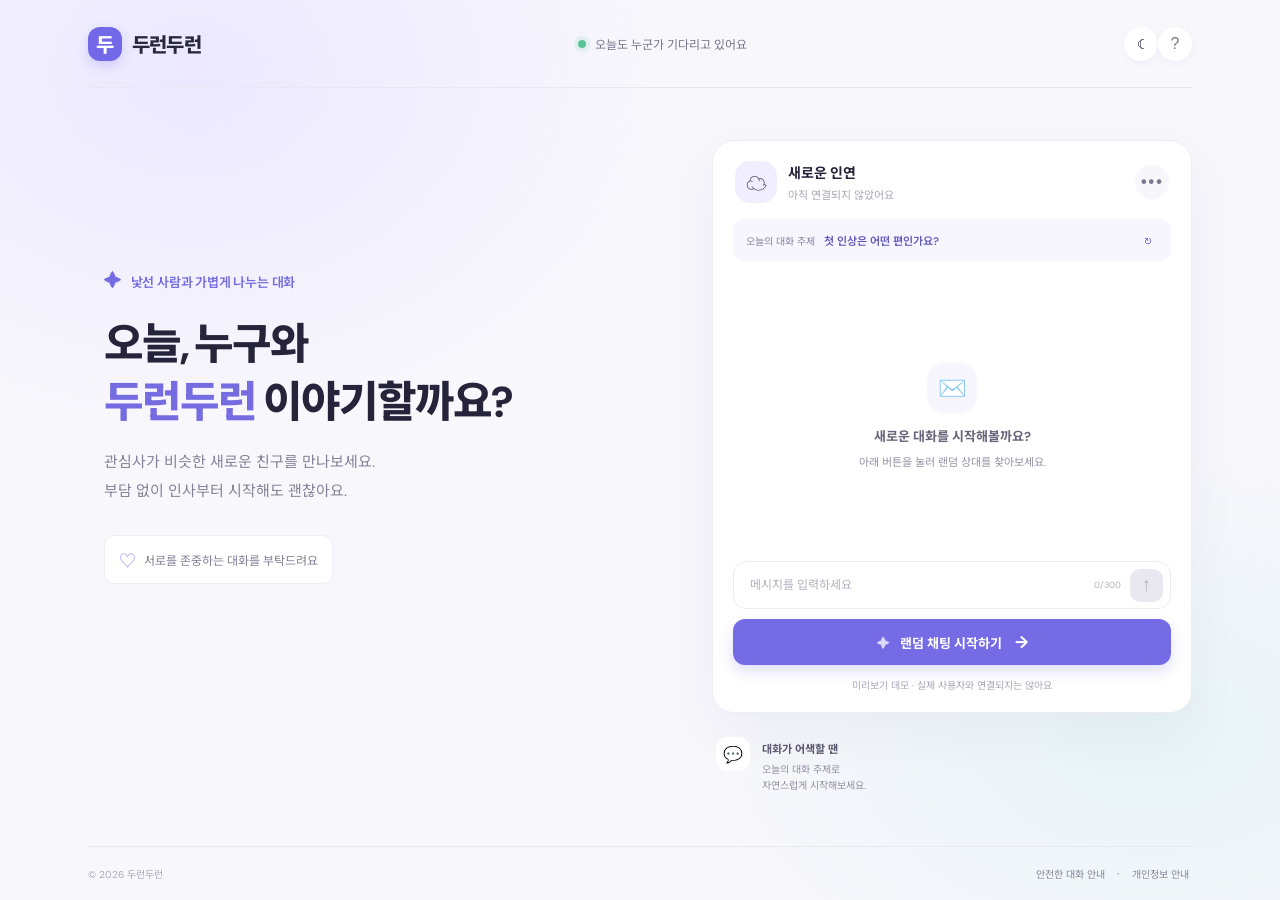
==== index.html @ 299caa3d "Add light and dark theme toggle" ====
<!doctype html>
<html lang="ko">
<head>
  <meta charset="utf-8">
  <meta name="viewport" content="width=device-width, initial-scale=1">
  <meta name="theme-color" content="#f5f4ff">
  <title>두런두런 — 랜덤 채팅</title>
  <link rel="stylesheet" href="style.css">
</head>
<body>
  <div class="app-shell">
    <header class="topbar">
      <a class="brand" href="#" aria-label="두런두런 홈"><span class="brand-mark">두</span><span>두런두런</span></a>
      <div class="online"><i></i><span id="online-count">오늘도 누군가 기다리고 있어요</span></div>
      <div class="header-actions"><button class="icon-button theme-toggle" id="theme-toggle" type="button" aria-label="다크 모드로 전환" title="다크 모드로 전환"><span aria-hidden="true">☾</span></button><button class="icon-button" id="help-button" aria-label="안내 보기">?</button></div>
    </header>

    <main class="layout">
      <section class="intro">
        <div class="eyebrow"><span class="sparkle">✦</span> 낯선 사람과 가볍게 나누는 대화</div>
        <h1>오늘, 누구와<br><em>두런두런</em> 이야기할까요?</h1>
        <p>관심사가 비슷한 새로운 친구를 만나보세요.<br>부담 없이 인사부터 시작해도 괜찮아요.</p>
        <div class="safe-note"><span>♡</span> 서로를 존중하는 대화를 부탁드려요</div>
      </section>

      <section class="chat-card" aria-label="랜덤 채팅">
        <div class="chat-head">
          <div class="partner">
            <div class="avatar" id="avatar">☁️</div>
            <div><strong id="partner-name">새로운 인연</strong><small id="partner-status">아직 연결되지 않았어요</small></div>
          </div>
          <button class="more-button" id="report-button" aria-label="신고 또는 차단" title="신고 / 차단">•••</button>
        </div>
        <div class="topic-strip"><span>오늘의 대화 주제</span><strong id="topic">첫 인상은 어떤 편인가요?</strong><button id="topic-button" aria-label="주제 바꾸기">↻</button></div>
        <div class="messages" id="messages" aria-live="polite" aria-label="대화 내용">
          <div class="welcome"><div class="welcome-icon">✉️</div><strong>새로운 대화를 시작해볼까요?</strong><span>아래 버튼을 눌러 랜덤 상대를 찾아보세요.</span></div>
        </div>
        <div class="typing" id="typing" hidden><span></span><span></span><span></span><small>상대가 입력 중이에요</small></div>
        <form class="composer" id="message-form">
          <input id="message-input" type="text" maxlength="300" placeholder="메시지를 입력하세요" autocomplete="off" disabled aria-label="메시지 입력">
          <span class="char-count" id="char-count">0/300</span>
          <button class="send-button" id="send-button" type="submit" disabled aria-label="메시지 보내기">↑</button>
        </form>
        <div class="chat-actions">
          <button class="leave-button" id="leave-button" hidden>대화 나가기</button>
          <button class="start-button" id="start-button"><span>✦</span> 랜덤 채팅 시작하기 <span class="arrow">→</span></button>
        </div>
        <div class="demo-caption" id="demo-caption">미리보기 데모 · 실제 사용자와 연결되지는 않아요</div>
      </section>

      <aside class="side-note">
        <div class="tip-icon">💬</div><div><strong>대화가 어색할 땐</strong><p>오늘의 대화 주제로<br>자연스럽게 시작해보세요.</p></div>
      </aside>
    </main>
    <footer><span>© 2026 두런두런</span><span><button id="safety-button">안전한 대화 안내</button><b>·</b><button id="privacy-button">개인정보 안내</button></span></footer>
  </div>
  <div class="toast" id="toast" role="status" aria-live="polite"></div>
  <dialog id="info-dialog"><button class="dialog-close" aria-label="닫기">×</button><div class="dialog-icon">🫶</div><h2 id="dialog-title">안전한 대화 안내</h2><p id="dialog-copy">개인정보나 연락처, 금융 정보를 공유하지 마세요. 불편한 대화는 언제든지 나가거나 신고할 수 있어요. 서로 존중하는 대화를 함께 만들어가요.</p><button class="dialog-ok">알겠어요</button></dialog>
  <script src="main.js"></script>
</body>
</html>
---- style.css ----
@import url('https://fonts.googleapis.com/css2?family=DM+Sans:wght@400;500;600;700;800&family=Noto+Sans+KR:wght@400;500;600;700;800&display=swap');
:root{font-family:'DM Sans','Noto Sans KR',sans-serif;color:#25243a;background:#f6f5fb;font-synthesis:none;text-rendering:optimizeLegibility}*{box-sizing:border-box}body{margin:0;min-width:320px;min-height:100vh;background:radial-gradient(ellipse at 15% 8%,#ebe8ff 0,transparent 30%),radial-gradient(ellipse at 90% 82%,#e8f4f6 0,transparent 28%),#f8f7fc}.app-shell{max-width:1200px;margin:auto;padding:0 48px}.topbar{height:88px;display:flex;align-items:center;justify-content:space-between;border-bottom:1px solid #e9e7f1}.brand{display:flex;gap:10px;align-items:center;color:#29283d;text-decoration:none;font-weight:800;font-size:20px;letter-spacing:-.8px}.brand-mark{display:grid;place-items:center;width:34px;height:34px;border-radius:12px;background:#7268e8;color:white;font-weight:800;box-shadow:0 5px 12px #766be53d}.online{font-size:12px;color:#77768b;display:flex;align-items:center;gap:9px}.online i{width:8px;height:8px;border-radius:50%;background:#5bc496;box-shadow:0 0 0 4px #5bc49620}.icon-button,.more-button{border:0;background:#fff;color:#79778c;border-radius:50%;width:34px;height:34px;cursor:pointer;font-size:16px;box-shadow:0 2px 8px #3328580b}.layout{display:grid;grid-template-columns:1fr 480px;column-gap:75px;align-items:center;min-height:calc(100vh - 142px);padding:48px 0}.intro{padding-left:16px}.eyebrow{font-size:13px;font-weight:600;color:#746ce0;letter-spacing:-.2px;margin-bottom:22px}.sparkle{font-size:18px;margin-right:6px}h1{font-size:43px;line-height:1.36;letter-spacing:-2px;margin:0 0 17px;font-weight:800}h1 em{font-style:normal;color:#746ce0}.intro>p{color:#858397;font-size:15px;line-height:1.9;margin:0}.safe-note{display:inline-flex;align-items:center;gap:8px;margin-top:30px;background:#fff;padding:11px 14px;border:1px solid #efedf6;border-radius:10px;color:#818095;font-size:12px}.safe-note span{color:#9a90ed;font-size:17px}.chat-card{background:#fff;border:1px solid #efedf4;border-radius:22px;padding:20px;box-shadow:0 20px 55px #30255c0c;min-height:570px;display:flex;flex-direction:column}.chat-head{display:flex;align-items:center;justify-content:space-between;padding:0 2px 16px}.partner{display:flex;align-items:center;gap:11px}.avatar{display:grid;place-items:center;width:42px;height:42px;border-radius:15px;background:#f0eeff;font-size:21px}.partner strong,.partner small{display:block}.partner strong{font-size:14px}.partner small{font-size:11px;color:#aaa8b9;margin-top:4px}.more-button{box-shadow:none;background:#f7f6fa;letter-spacing:2px;font-weight:700}.topic-strip{border-radius:12px;background:#f7f6ff;padding:11px 13px;display:flex;align-items:center;gap:9px}.topic-strip>span{font-size:10px;color:#88869d;white-space:nowrap}.topic-strip strong{font-size:11px;color:#6159bb;font-weight:600;flex:1}.topic-strip button{background:transparent;border:0;color:#8178d6;font-size:16px;cursor:pointer}.messages{flex:1;min-height:300px;max-height:360px;overflow:auto;padding:18px 2px 8px;display:flex;flex-direction:column;gap:11px}.welcome{margin:auto;display:flex;flex-direction:column;align-items:center;text-align:center;color:#9694a8;gap:8px}.welcome-icon{display:grid;place-items:center;width:50px;height:50px;background:#f7f6ff;border-radius:18px;font-size:23px;margin-bottom:5px}.welcome strong{font-size:13px;color:#66647a}.welcome span{font-size:11px}.bubble-row{display:flex;align-items:flex-end;gap:7px;max-width:84%}.bubble-row.mine{margin-left:auto;flex-direction:row-reverse}.bubble-avatar{width:25px;height:25px;border-radius:9px;display:grid;place-items:center;background:#f1efff;font-size:14px;flex:none}.bubble{font-size:12px;line-height:1.6;padding:10px 12px;border-radius:14px 14px 14px 4px;background:#f4f3f8;color:#4f4d60;overflow-wrap:anywhere}.mine .bubble{background:#746be5;color:white;border-radius:14px 14px 4px 14px}.message-time{font-size:9px;color:#aaa8b9;white-space:nowrap}.typing{height:25px;align-items:center;gap:3px;padding-left:34px}.typing:not([hidden]){display:flex}.typing span{width:5px;height:5px;border-radius:50%;background:#9690df;animation:bounce .9s infinite alternate}.typing span:nth-child(2){animation-delay:.2s}.typing span:nth-child(3){animation-delay:.4s}.typing small{font-size:10px;color:#aaa8b9;margin-left:5px}@keyframes bounce{to{transform:translateY(-4px);opacity:.4}}.composer{height:48px;border:1px solid #eeecf3;border-radius:13px;display:flex;align-items:center;padding:0 7px 0 14px}.composer:focus-within{border-color:#a7a0f2;box-shadow:0 0 0 3px #766ce511}.composer input{flex:1;min-width:0;border:0;outline:0;font:inherit;font-size:12px;color:#343248;background:transparent}.composer input::placeholder{color:#b3b1bf}.char-count{font-size:9px;color:#b5b2c0;padding:0 9px}.send-button{width:33px;height:33px;border:0;border-radius:10px;background:#746be5;color:#fff;font-size:19px;cursor:pointer}.send-button:disabled{background:#e9e7f0;color:#b5b2c0;cursor:default}.chat-actions{display:flex;gap:8px;margin-top:10px}.start-button,.leave-button{height:46px;border:0;border-radius:12px;font:inherit;font-weight:700;cursor:pointer}.start-button{flex:1;background:#746be5;color:white;font-size:13px;box-shadow:0 6px 14px #746be538}.start-button:hover{background:#655bd8}.start-button span:first-child{margin-right:7px;color:#ddd9ff}.start-button .arrow{margin-left:10px;font-size:17px}.leave-button{padding:0 15px;background:#f4f3f8;color:#66647a;font-size:12px}.demo-caption{text-align:center;color:#aaa8b8;font-size:10px;margin-top:12px}.side-note{grid-column:2;display:flex;gap:12px;margin:16px 4px 0;color:#77758a}.tip-icon{width:34px;height:34px;border-radius:11px;background:#fff;display:grid;place-items:center}.side-note strong{font-size:11px;color:#5b596e}.side-note p{font-size:10px;line-height:1.6;margin:4px 0 0;color:#9391a2}footer{height:54px;display:flex;align-items:center;justify-content:space-between;border-top:1px solid #e9e7f1;font-size:10px;color:#aaa8b8}footer span:last-child{display:flex;gap:9px;align-items:center}footer button{border:0;background:none;color:#88869a;font:inherit;cursor:pointer;padding:3px}footer button:hover{color:#746be5}.toast{position:fixed;bottom:26px;left:50%;transform:translate(-50%,12px);padding:11px 16px;border-radius:12px;background:#302e44;color:white;font-size:12px;opacity:0;pointer-events:none;transition:.2s;box-shadow:0 8px 25px #302e4433}.toast.show{opacity:1;transform:translate(-50%,0)}dialog{border:0;border-radius:20px;width:min(390px,calc(100% - 36px));padding:30px;text-align:center;box-shadow:0 20px 70px #24203d30;color:#333149}dialog::backdrop{background:#201c3855;backdrop-filter:blur(3px)}.dialog-close{position:absolute;right:15px;top:12px;border:0;background:none;color:#9693a8;font-size:24px;cursor:pointer}.dialog-icon{font-size:30px}dialog h2{font-size:18px;margin:12px 0 8px}dialog p{font-size:12px;line-height:1.8;color:#818094;margin:0 0 20px}.dialog-ok{border:0;border-radius:10px;padding:11px 24px;background:#746be5;color:white;font:inherit;font-weight:600;cursor:pointer}
@media(max-width:850px){.app-shell{padding:0 24px}.layout{grid-template-columns:1fr 440px;gap:25px}.intro{padding-left:0}h1{font-size:34px}}@media(max-width:700px){.app-shell{padding:0 18px}.topbar{height:68px}.online{font-size:0}.online i{width:9px;height:9px}.layout{display:flex;flex-direction:column;align-items:stretch;padding:34px 0 25px;gap:25px;min-height:unset}.intro{padding:0 3px}.eyebrow{font-size:11px;margin-bottom:12px}h1{font-size:31px;line-height:1.3;margin-bottom:10px}.intro>p{font-size:12px}.safe-note{margin-top:15px;font-size:10px;padding:8px 10px}.chat-card{min-height:560px;padding:15px;border-radius:18px}.messages{min-height:300px}.side-note{margin:0 3px 5px}footer{height:52px}}
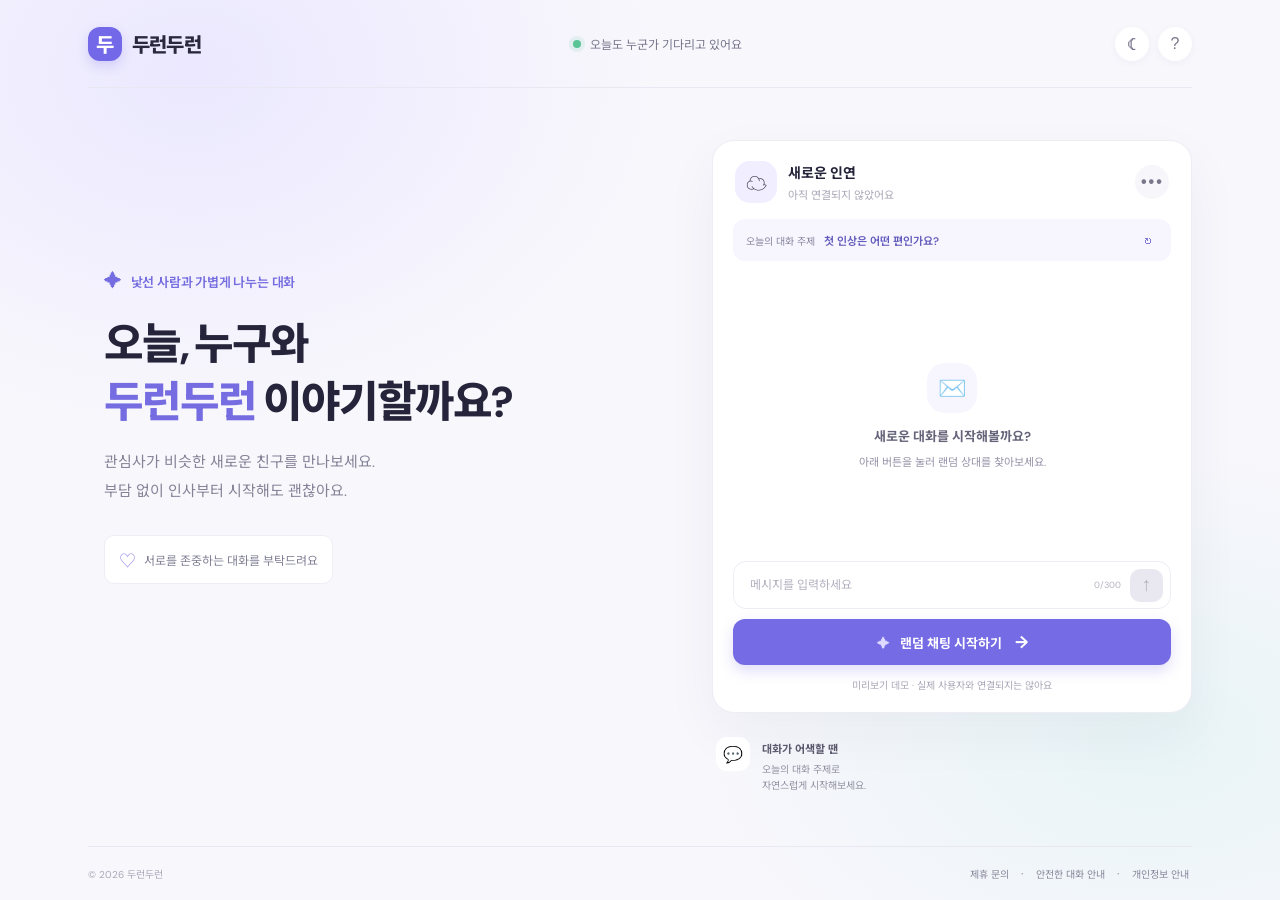
==== commit 6d0b655b: "Add Formspree partnership inquiry form" ====
--- a/index.html
+++ b/index.html
@@ -52,10 +52,28 @@
         <div class="tip-icon">💬</div><div><strong>대화가 어색할 땐</strong><p>오늘의 대화 주제로<br>자연스럽게 시작해보세요.</p></div>
       </aside>
     </main>
-    <footer><span>© 2026 두런두런</span><span><button id="safety-button">안전한 대화 안내</button><b>·</b><button id="privacy-button">개인정보 안내</button></span></footer>
+    <footer><span>© 2026 두런두런</span><span><button id="partnership-button" type="button">제휴 문의</button><b>·</b><button id="safety-button">안전한 대화 안내</button><b>·</b><button id="privacy-button">개인정보 안내</button></span></footer>
   </div>
   <div class="toast" id="toast" role="status" aria-live="polite"></div>
   <dialog id="info-dialog"><button class="dialog-close" aria-label="닫기">×</button><div class="dialog-icon">🫶</div><h2 id="dialog-title">안전한 대화 안내</h2><p id="dialog-copy">개인정보나 연락처, 금융 정보를 공유하지 마세요. 불편한 대화는 언제든지 나가거나 신고할 수 있어요. 서로 존중하는 대화를 함께 만들어가요.</p><button class="dialog-ok">알겠어요</button></dialog>
-  <script src="main.js"></script>
+  <dialog id="partnership-dialog" aria-labelledby="partnership-title">
+    <button class="dialog-close partnership-close" type="button" aria-label="닫기">×</button>
+    <div class="dialog-icon">🤝</div>
+    <h2 id="partnership-title">제휴 문의</h2>
+    <p class="partnership-intro">두런두런과의 제휴를 제안해 주세요. 남겨주신 내용은 제휴 검토를 위해 전달됩니다.</p>
+    <form class="partnership-form" action="https://formspree.io/f/mzeeezrb" method="POST" target="_blank">
+      <input type="hidden" name="_subject" value="[두런두런] 새로운 제휴 문의">
+      <label for="partner-name">이름</label>
+      <input id="partner-name" name="name" type="text" autocomplete="name" maxlength="80" placeholder="홍길동" required>
+      <label for="partner-email">이메일</label>
+      <input id="partner-email" name="email" type="email" autocomplete="email" maxlength="254" placeholder="name@example.com" required>
+      <label for="partner-company">회사 또는 서비스명 <span>(선택)</span></label>
+      <input id="partner-company" name="company" type="text" autocomplete="organization" maxlength="120" placeholder="회사/서비스 이름">
+      <label for="partner-message">제휴 내용</label>
+      <textarea id="partner-message" name="message" rows="4" maxlength="3000" placeholder="제휴 제안 내용을 적어주세요." required></textarea>
+      <button class="partnership-submit" type="submit">문의 보내기 <span aria-hidden="true">→</span></button>
+    </form>
+    <p class="partnership-privacy">입력한 정보는 제휴 문의 확인과 회신에 사용됩니다.</p>
+  </dialog>  <script src="main.js"></script>
 </body>
 </html>
--- a/style.css
+++ b/style.css
@@ -1,3 +1,27 @@
 @import url('https://fonts.googleapis.com/css2?family=DM+Sans:wght@400;500;600;700;800&family=Noto+Sans+KR:wght@400;500;600;700;800&display=swap');
 :root{font-family:'DM Sans','Noto Sans KR',sans-serif;color:#25243a;background:#f6f5fb;font-synthesis:none;text-rendering:optimizeLegibility}*{box-sizing:border-box}body{margin:0;min-width:320px;min-height:100vh;background:radial-gradient(ellipse at 15% 8%,#ebe8ff 0,transparent 30%),radial-gradient(ellipse at 90% 82%,#e8f4f6 0,transparent 28%),#f8f7fc}.app-shell{max-width:1200px;margin:auto;padding:0 48px}.topbar{height:88px;display:flex;align-items:center;justify-content:space-between;border-bottom:1px solid #e9e7f1}.brand{display:flex;gap:10px;align-items:center;color:#29283d;text-decoration:none;font-weight:800;font-size:20px;letter-spacing:-.8px}.brand-mark{display:grid;place-items:center;width:34px;height:34px;border-radius:12px;background:#7268e8;color:white;font-weight:800;box-shadow:0 5px 12px #766be53d}.online{font-size:12px;color:#77768b;display:flex;align-items:center;gap:9px}.online i{width:8px;height:8px;border-radius:50%;background:#5bc496;box-shadow:0 0 0 4px #5bc49620}.icon-button,.more-button{border:0;background:#fff;color:#79778c;border-radius:50%;width:34px;height:34px;cursor:pointer;font-size:16px;box-shadow:0 2px 8px #3328580b}.layout{display:grid;grid-template-columns:1fr 480px;column-gap:75px;align-items:center;min-height:calc(100vh - 142px);padding:48px 0}.intro{padding-left:16px}.eyebrow{font-size:13px;font-weight:600;color:#746ce0;letter-spacing:-.2px;margin-bottom:22px}.sparkle{font-size:18px;margin-right:6px}h1{font-size:43px;line-height:1.36;letter-spacing:-2px;margin:0 0 17px;font-weight:800}h1 em{font-style:normal;color:#746ce0}.intro>p{color:#858397;font-size:15px;line-height:1.9;margin:0}.safe-note{display:inline-flex;align-items:center;gap:8px;margin-top:30px;background:#fff;padding:11px 14px;border:1px solid #efedf6;border-radius:10px;color:#818095;font-size:12px}.safe-note span{color:#9a90ed;font-size:17px}.chat-card{background:#fff;border:1px solid #efedf4;border-radius:22px;padding:20px;box-shadow:0 20px 55px #30255c0c;min-height:570px;display:flex;flex-direction:column}.chat-head{display:flex;align-items:center;justify-content:space-between;padding:0 2px 16px}.partner{display:flex;align-items:center;gap:11px}.avatar{display:grid;place-items:center;width:42px;height:42px;border-radius:15px;background:#f0eeff;font-size:21px}.partner strong,.partner small{display:block}.partner strong{font-size:14px}.partner small{font-size:11px;color:#aaa8b9;margin-top:4px}.more-button{box-shadow:none;background:#f7f6fa;letter-spacing:2px;font-weight:700}.topic-strip{border-radius:12px;background:#f7f6ff;padding:11px 13px;display:flex;align-items:center;gap:9px}.topic-strip>span{font-size:10px;color:#88869d;white-space:nowrap}.topic-strip strong{font-size:11px;color:#6159bb;font-weight:600;flex:1}.topic-strip button{background:transparent;border:0;color:#8178d6;font-size:16px;cursor:pointer}.messages{flex:1;min-height:300px;max-height:360px;overflow:auto;padding:18px 2px 8px;display:flex;flex-direction:column;gap:11px}.welcome{margin:auto;display:flex;flex-direction:column;align-items:center;text-align:center;color:#9694a8;gap:8px}.welcome-icon{display:grid;place-items:center;width:50px;height:50px;background:#f7f6ff;border-radius:18px;font-size:23px;margin-bottom:5px}.welcome strong{font-size:13px;color:#66647a}.welcome span{font-size:11px}.bubble-row{display:flex;align-items:flex-end;gap:7px;max-width:84%}.bubble-row.mine{margin-left:auto;flex-direction:row-reverse}.bubble-avatar{width:25px;height:25px;border-radius:9px;display:grid;place-items:center;background:#f1efff;font-size:14px;flex:none}.bubble{font-size:12px;line-height:1.6;padding:10px 12px;border-radius:14px 14px 14px 4px;background:#f4f3f8;color:#4f4d60;overflow-wrap:anywhere}.mine .bubble{background:#746be5;color:white;border-radius:14px 14px 4px 14px}.message-time{font-size:9px;color:#aaa8b9;white-space:nowrap}.typing{height:25px;align-items:center;gap:3px;padding-left:34px}.typing:not([hidden]){display:flex}.typing span{width:5px;height:5px;border-radius:50%;background:#9690df;animation:bounce .9s infinite alternate}.typing span:nth-child(2){animation-delay:.2s}.typing span:nth-child(3){animation-delay:.4s}.typing small{font-size:10px;color:#aaa8b9;margin-left:5px}@keyframes bounce{to{transform:translateY(-4px);opacity:.4}}.composer{height:48px;border:1px solid #eeecf3;border-radius:13px;display:flex;align-items:center;padding:0 7px 0 14px}.composer:focus-within{border-color:#a7a0f2;box-shadow:0 0 0 3px #766ce511}.composer input{flex:1;min-width:0;border:0;outline:0;font:inherit;font-size:12px;color:#343248;background:transparent}.composer input::placeholder{color:#b3b1bf}.char-count{font-size:9px;color:#b5b2c0;padding:0 9px}.send-button{width:33px;height:33px;border:0;border-radius:10px;background:#746be5;color:#fff;font-size:19px;cursor:pointer}.send-button:disabled{background:#e9e7f0;color:#b5b2c0;cursor:default}.chat-actions{display:flex;gap:8px;margin-top:10px}.start-button,.leave-button{height:46px;border:0;border-radius:12px;font:inherit;font-weight:700;cursor:pointer}.start-button{flex:1;background:#746be5;color:white;font-size:13px;box-shadow:0 6px 14px #746be538}.start-button:hover{background:#655bd8}.start-button span:first-child{margin-right:7px;color:#ddd9ff}.start-button .arrow{margin-left:10px;font-size:17px}.leave-button{padding:0 15px;background:#f4f3f8;color:#66647a;font-size:12px}.demo-caption{text-align:center;color:#aaa8b8;font-size:10px;margin-top:12px}.side-note{grid-column:2;display:flex;gap:12px;margin:16px 4px 0;color:#77758a}.tip-icon{width:34px;height:34px;border-radius:11px;background:#fff;display:grid;place-items:center}.side-note strong{font-size:11px;color:#5b596e}.side-note p{font-size:10px;line-height:1.6;margin:4px 0 0;color:#9391a2}footer{height:54px;display:flex;align-items:center;justify-content:space-between;border-top:1px solid #e9e7f1;font-size:10px;color:#aaa8b8}footer span:last-child{display:flex;gap:9px;align-items:center}footer button{border:0;background:none;color:#88869a;font:inherit;cursor:pointer;padding:3px}footer button:hover{color:#746be5}.toast{position:fixed;bottom:26px;left:50%;transform:translate(-50%,12px);padding:11px 16px;border-radius:12px;background:#302e44;color:white;font-size:12px;opacity:0;pointer-events:none;transition:.2s;box-shadow:0 8px 25px #302e4433}.toast.show{opacity:1;transform:translate(-50%,0)}dialog{border:0;border-radius:20px;width:min(390px,calc(100% - 36px));padding:30px;text-align:center;box-shadow:0 20px 70px #24203d30;color:#333149}dialog::backdrop{background:#201c3855;backdrop-filter:blur(3px)}.dialog-close{position:absolute;right:15px;top:12px;border:0;background:none;color:#9693a8;font-size:24px;cursor:pointer}.dialog-icon{font-size:30px}dialog h2{font-size:18px;margin:12px 0 8px}dialog p{font-size:12px;line-height:1.8;color:#818094;margin:0 0 20px}.dialog-ok{border:0;border-radius:10px;padding:11px 24px;background:#746be5;color:white;font:inherit;font-weight:600;cursor:pointer}
 @media(max-width:850px){.app-shell{padding:0 24px}.layout{grid-template-columns:1fr 440px;gap:25px}.intro{padding-left:0}h1{font-size:34px}}@media(max-width:700px){.app-shell{padding:0 18px}.topbar{height:68px}.online{font-size:0}.online i{width:9px;height:9px}.layout{display:flex;flex-direction:column;align-items:stretch;padding:34px 0 25px;gap:25px;min-height:unset}.intro{padding:0 3px}.eyebrow{font-size:11px;margin-bottom:12px}h1{font-size:31px;line-height:1.3;margin-bottom:10px}.intro>p{font-size:12px}.safe-note{margin-top:15px;font-size:10px;padding:8px 10px}.chat-card{min-height:560px;padding:15px;border-radius:18px}.messages{min-height:300px}.side-note{margin:0 3px 5px}footer{height:52px}}
+
+.header-actions{display:flex;align-items:center;gap:9px}.theme-toggle{font-size:19px;display:grid;place-items:center}
+html{color-scheme:light;transition:color-scheme .2s}
+html[data-theme="dark"]{color-scheme:dark}
+html[data-theme="dark"] body{background:radial-gradient(ellipse at 15% 8%,#29253d 0,transparent 32%),radial-gradient(ellipse at 90% 82%,#1c3036 0,transparent 30%),#171620;color:#eeedf7}
+html[data-theme="dark"] .topbar,html[data-theme="dark"] footer{border-color:#302e3d}
+html[data-theme="dark"] .brand,html[data-theme="dark"] h1,html[data-theme="dark"] .partner strong,html[data-theme="dark"] .side-note strong{color:#eeedf7}
+html[data-theme="dark"] .online,html[data-theme="dark"] .intro>p,html[data-theme="dark"] .safe-note,html[data-theme="dark"] .side-note,html[data-theme="dark"] footer{color:#aaa8bb}
+html[data-theme="dark"] .chat-card,html[data-theme="dark"] .safe-note,html[data-theme="dark"] .tip-icon,html[data-theme="dark"] .icon-button{background:#211f2c;border-color:#343142;color:#c3c0d1}
+html[data-theme="dark"] .chat-card{box-shadow:0 20px 55px #0003}
+html[data-theme="dark"] .avatar,html[data-theme="dark"] .topic-strip,html[data-theme="dark"] .welcome-icon{background:#2b283b}
+html[data-theme="dark"] .topic-strip>span,html[data-theme="dark"] .partner small,html[data-theme="dark"] .welcome span,html[data-theme="dark"] .demo-caption,html[data-theme="dark"] .message-time{color:#aaa8bb}
+html[data-theme="dark"] .welcome strong,html[data-theme="dark"] .bubble{color:#dfddeb}
+html[data-theme="dark"] .bubble{background:#343141}
+html[data-theme="dark"] .mine .bubble{background:#746be5;color:#fff}
+html[data-theme="dark"] .composer{border-color:#393747}
+html[data-theme="dark"] .composer:focus-within{border-color:#8c83ef}
+html[data-theme="dark"] .composer input{color:#f0eff8}
+html[data-theme="dark"] .composer input::placeholder,html[data-theme="dark"] .char-count{color:#88869a}
+html[data-theme="dark"] .more-button,html[data-theme="dark"] .leave-button{background:#302e3d;color:#d1cedd}
+html[data-theme="dark"] footer button{color:#b0adc0}
+html[data-theme="dark"] dialog{background:#242230;color:#eeedf7}
+html[data-theme="dark"] dialog p{color:#b7b4c7}
+html[data-theme="dark"] .dialog-close{color:#b7b4c7}
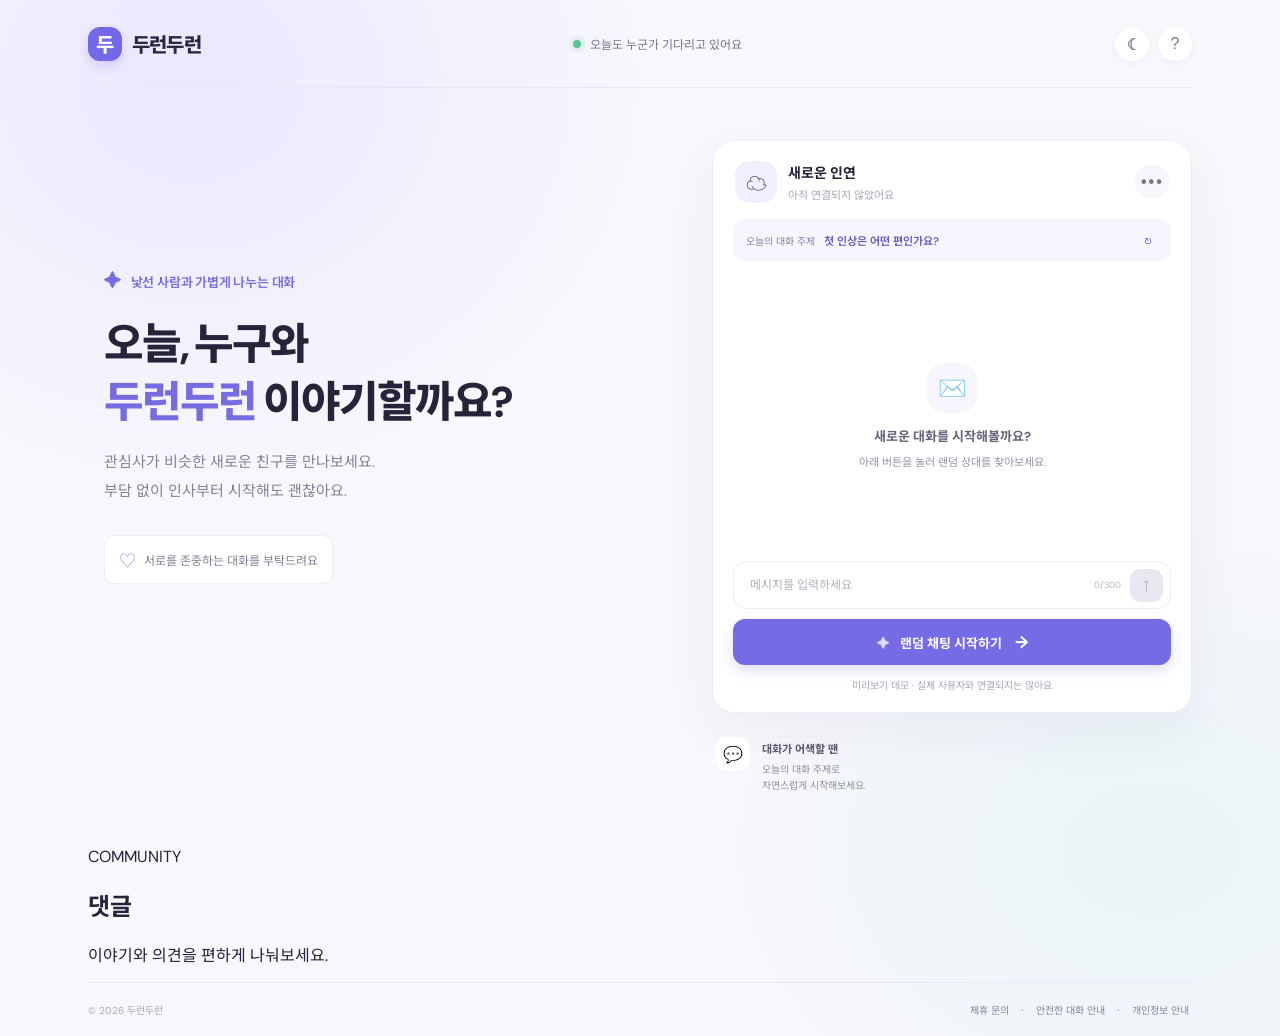
==== commit bfd1e987: "Add Disqus comments section" ====
--- a/index.html
+++ b/index.html
@@ -52,6 +52,15 @@
         <div class="tip-icon">💬</div><div><strong>대화가 어색할 땐</strong><p>오늘의 대화 주제로<br>자연스럽게 시작해보세요.</p></div>
       </aside>
     </main>
+    <section class="comments-section" id="comments" aria-labelledby="comments-title">
+      <div class="comments-heading">
+        <span class="comments-eyebrow">COMMUNITY</span>
+        <h2 id="comments-title">댓글</h2>
+        <p>이야기와 의견을 편하게 나눠보세요.</p>
+      </div>
+      <div id="disqus_thread" aria-label="댓글"></div>
+      <noscript>댓글을 보려면 JavaScript를 활성화해 주세요. <a href="https://disqus.com/?ref_noscript">Disqus 댓글</a></noscript>
+    </section>
     <footer><span>© 2026 두런두런</span><span><button id="partnership-button" type="button">제휴 문의</button><b>·</b><button id="safety-button">안전한 대화 안내</button><b>·</b><button id="privacy-button">개인정보 안내</button></span></footer>
   </div>
   <div class="toast" id="toast" role="status" aria-live="polite"></div>
@@ -74,6 +83,19 @@
       <button class="partnership-submit" type="submit">문의 보내기 <span aria-hidden="true">→</span></button>
     </form>
     <p class="partnership-privacy">입력한 정보는 제휴 문의 확인과 회신에 사용됩니다.</p>
-  </dialog>  <script src="main.js"></script>
+  </dialog>
+  <script>
+    var disqus_config = function () {
+      this.page.url = 'https://product-builder-lecture-69r.pages.dev/';
+      this.page.identifier = 'product-builder-lecture-home';
+    };
+    (function () {
+      var d = document, s = d.createElement('script');
+      s.src = 'https://productbuilder-fve48pzvuz.disqus.com/embed.js';
+      s.setAttribute('data-timestamp', +new Date());
+      (d.head || d.body).appendChild(s);
+    })();
+  </script>
+  <script src="main.js"></script>
 </body>
 </html>
--- a/style.css
+++ b/style.css
@@ -24,4 +24,21 @@
 html[data-theme="dark"] footer button{color:#b0adc0}
 html[data-theme="dark"] dialog{background:#242230;color:#eeedf7}
 html[data-theme="dark"] dialog p{color:#b7b4c7}
-html[data-theme="dark"] .dialog-close{color:#b7b4c7}+html[data-theme="dark"] .dialog-close{color:#b7b4c7}
+#partnership-dialog{width:min(520px,calc(100% - 32px));max-height:min(90vh,820px);overflow:auto;text-align:left;padding:30px}
+#partnership-dialog .dialog-icon,#partnership-dialog h2{text-align:center}
+#partnership-dialog .partnership-intro{text-align:center;margin-bottom:18px}
+.partnership-form{display:flex;flex-direction:column;gap:8px}
+.partnership-form label{font-size:12px;font-weight:700;color:#5b596e;margin-top:5px}
+.partnership-form label span{font-weight:400;color:#aaa8b8}
+.partnership-form input,.partnership-form textarea{width:100%;border:1px solid #e8e6ef;border-radius:10px;padding:11px 12px;background:#fbfaff;color:#343248;font:inherit;font-size:13px;outline:none}
+.partnership-form input:focus,.partnership-form textarea:focus{border-color:#948bea;box-shadow:0 0 0 3px #766ce511}
+.partnership-form textarea{resize:vertical;min-height:110px;line-height:1.6}
+.partnership-form input::placeholder,.partnership-form textarea::placeholder{color:#aaa8b8}
+.partnership-submit{display:flex;align-items:center;justify-content:center;gap:10px;margin-top:9px;min-height:44px;border:0;border-radius:11px;background:#746be5;color:#fff;font:inherit;font-size:13px;font-weight:700;cursor:pointer}
+.partnership-submit:hover{background:#655bd8}
+#partnership-dialog .partnership-privacy{text-align:center;font-size:10px;margin:12px 0 0;color:#aaa8b8}
+html[data-theme="dark"] .partnership-form label{color:#d1cedd}
+html[data-theme="dark"] .partnership-form input,html[data-theme="dark"] .partnership-form textarea{border-color:#393747;background:#1b1925;color:#f0eff8}
+html[data-theme="dark"] .partnership-form input::placeholder,html[data-theme="dark"] .partnership-form textarea::placeholder{color:#88869a}
+@media(max-width:700px){#partnership-dialog{padding:25px 20px}}
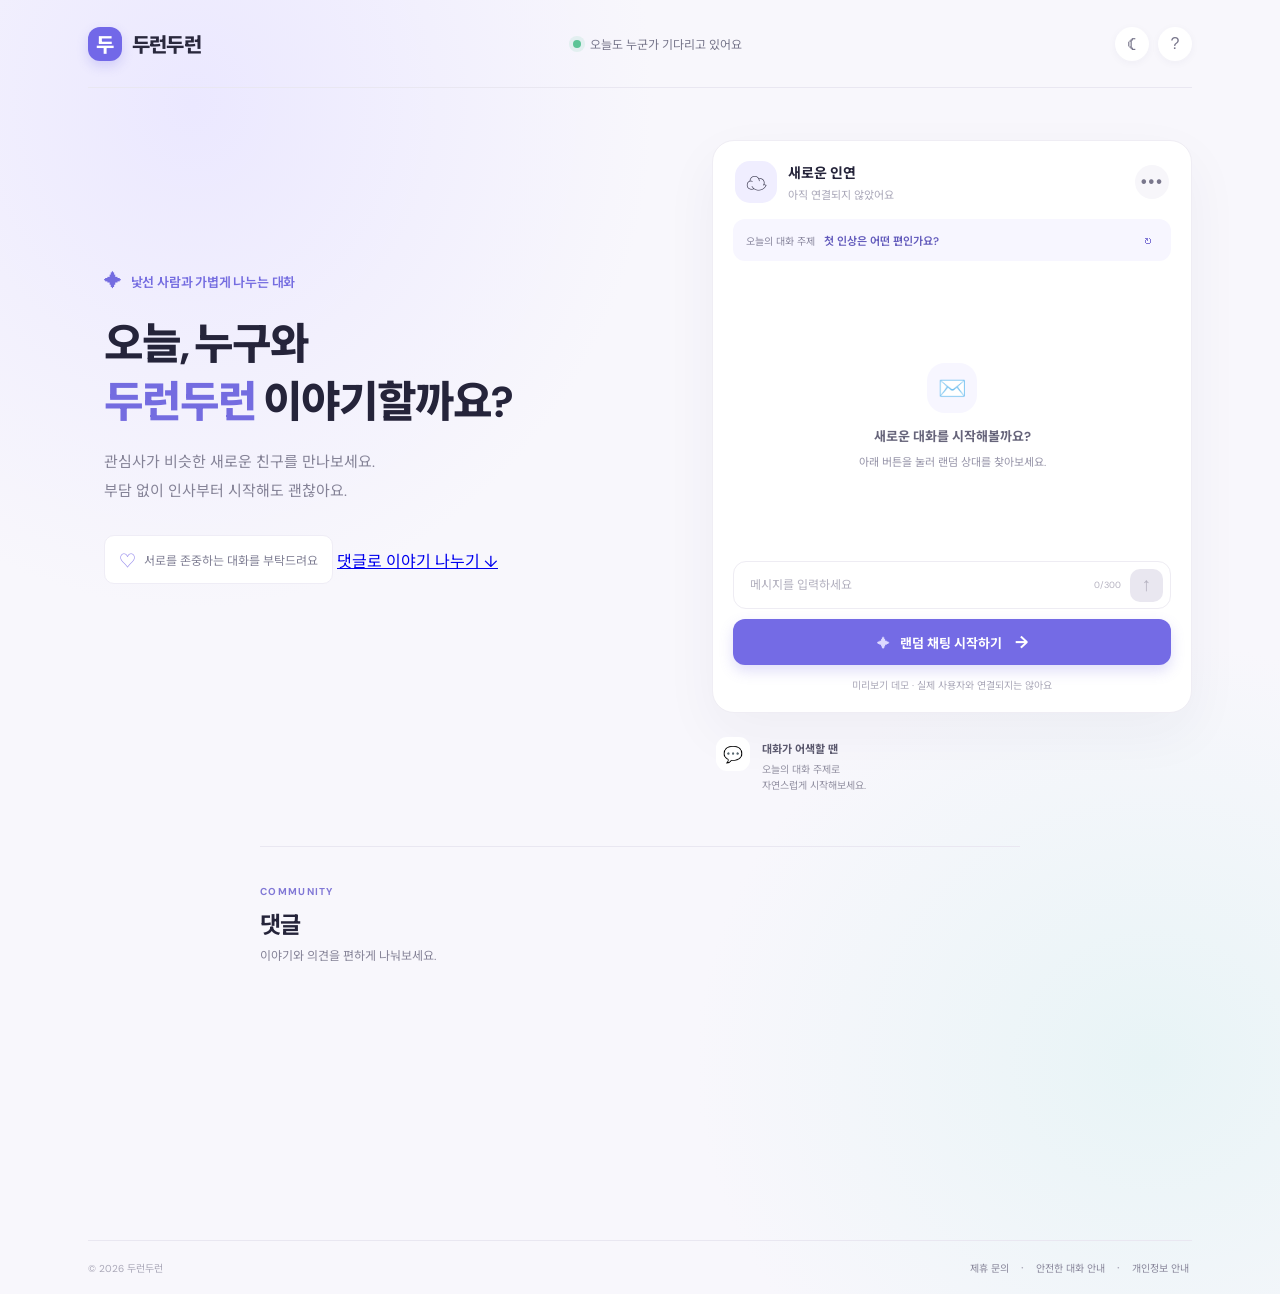
==== commit 28e00a71: "Add a visible link to comments" ====
--- a/index.html
+++ b/index.html
@@ -20,7 +20,8 @@
         <div class="eyebrow"><span class="sparkle">✦</span> 낯선 사람과 가볍게 나누는 대화</div>
         <h1>오늘, 누구와<br><em>두런두런</em> 이야기할까요?</h1>
         <p>관심사가 비슷한 새로운 친구를 만나보세요.<br>부담 없이 인사부터 시작해도 괜찮아요.</p>
-        <div class="safe-note"><span>♡</span> 서로를 존중하는 대화를 부탁드려요</div>
+        <div class="safe-note"><span>♡</span> 서로를 존중하는 대화를 부탁드려요</div>
+        <a class="comments-jump" href="#comments">댓글로 이야기 나누기 <span aria-hidden="true">↓</span></a>
       </section>
 
       <section class="chat-card" aria-label="랜덤 채팅">
--- a/style.css
+++ b/style.css
@@ -41,4 +41,15 @@
 html[data-theme="dark"] .partnership-form label{color:#d1cedd}
 html[data-theme="dark"] .partnership-form input,html[data-theme="dark"] .partnership-form textarea{border-color:#393747;background:#1b1925;color:#f0eff8}
 html[data-theme="dark"] .partnership-form input::placeholder,html[data-theme="dark"] .partnership-form textarea::placeholder{color:#88869a}
-@media(max-width:700px){#partnership-dialog{padding:25px 20px}}+@media(max-width:700px){#partnership-dialog{padding:25px 20px}}
+.comments-section{width:min(760px,100%);margin:0 auto 42px;padding:32px 0;border-top:1px solid #e9e7f1}
+.comments-heading{margin-bottom:22px}
+.comments-eyebrow{font-size:10px;font-weight:700;letter-spacing:1.3px;color:#8178d6}
+.comments-heading h2{font-size:23px;letter-spacing:-.6px;margin:6px 0}
+.comments-heading p{font-size:12px;color:#858397;margin:0}
+#disqus_thread{min-height:180px}
+.comments-section noscript{font-size:12px;color:#858397}
+.comments-section noscript a{color:#746be5}
+html[data-theme="dark"] .comments-section{border-color:#302e3d}
+html[data-theme="dark"] .comments-heading p,html[data-theme="dark"] .comments-section noscript{color:#aaa8bb}
+@media(max-width:700px){.comments-section{margin-bottom:28px;padding:26px 2px}.comments-heading h2{font-size:21px}}
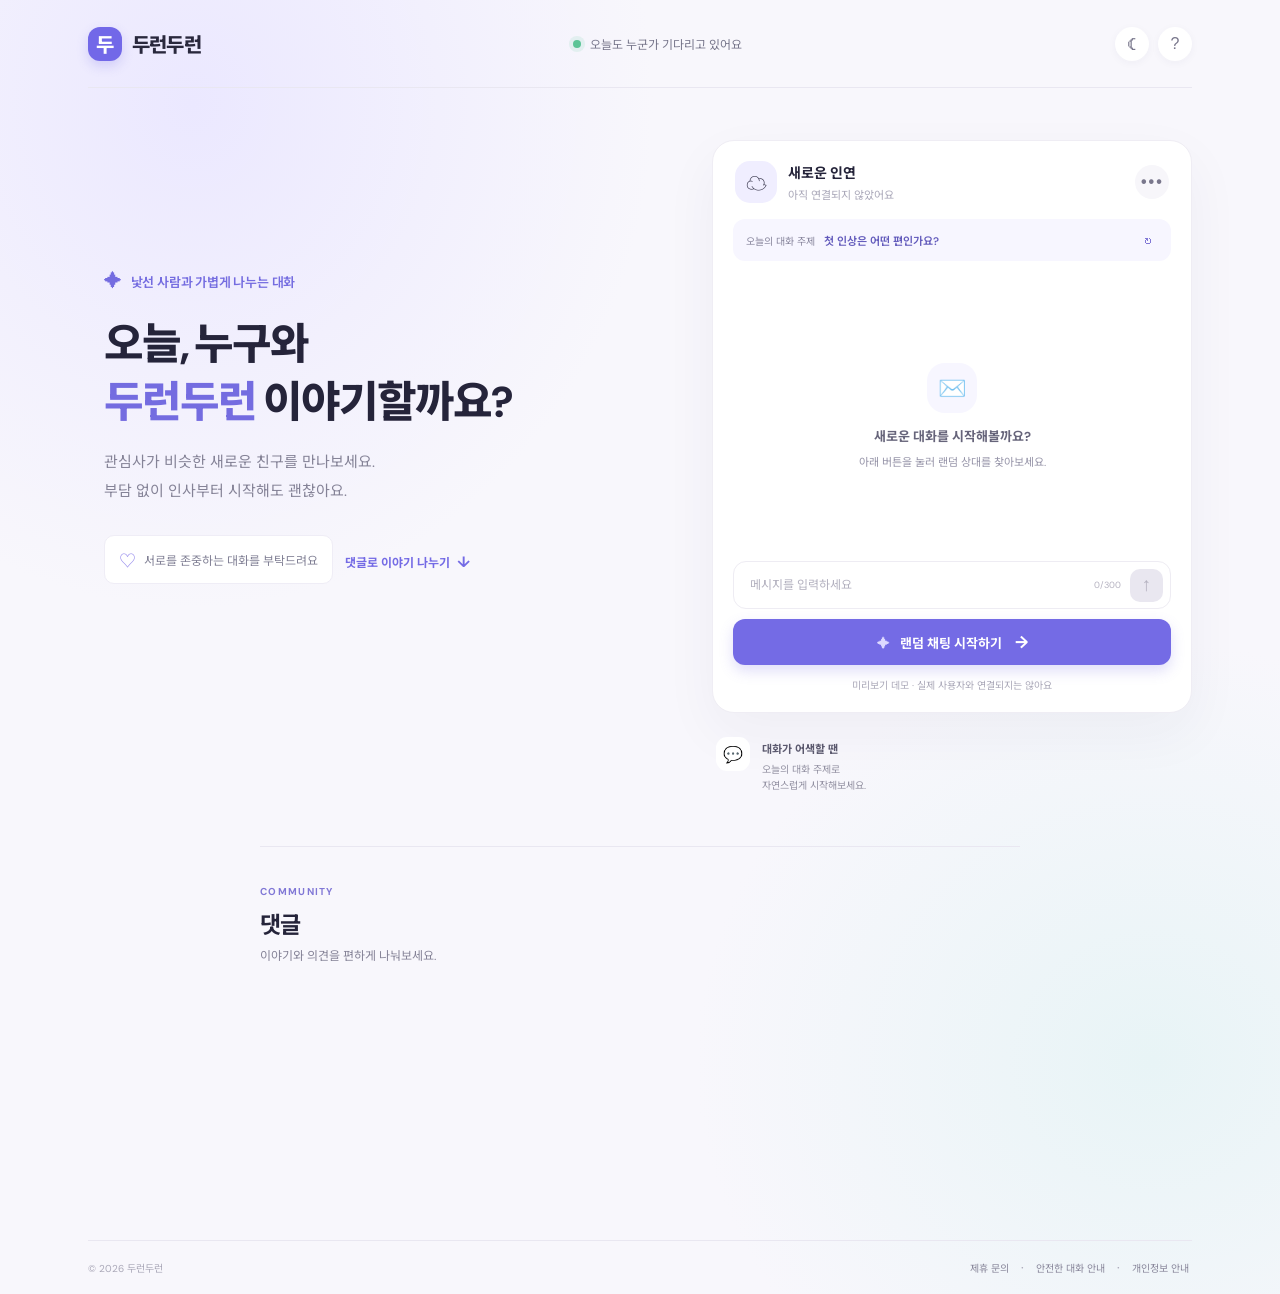
==== commit 702c1421: "Add Google AdSense site code" ====
--- a/index.html
+++ b/index.html
@@ -3,7 +3,10 @@
 <head>
   <meta charset="utf-8">
   <meta name="viewport" content="width=device-width, initial-scale=1">
-  <meta name="theme-color" content="#f5f4ff">
+  <meta name="theme-color" content="#f5f4ff">
+  <meta name="google-adsense-account" content="ca-pub-2772480627797424">
+  <script async src="https://pagead2.googlesyndication.com/pagead/js/adsbygoogle.js?client=ca-pub-2772480627797424"
+    crossorigin="anonymous"></script>
   <title>두런두런 — 랜덤 채팅</title>
   <link rel="stylesheet" href="style.css">
 </head>
--- a/style.css
+++ b/style.css
@@ -52,4 +52,10 @@
 .comments-section noscript a{color:#746be5}
 html[data-theme="dark"] .comments-section{border-color:#302e3d}
 html[data-theme="dark"] .comments-heading p,html[data-theme="dark"] .comments-section noscript{color:#aaa8bb}
-@media(max-width:700px){.comments-section{margin-bottom:28px;padding:26px 2px}.comments-heading h2{font-size:21px}}+@media(max-width:700px){.comments-section{margin-bottom:28px;padding:26px 2px}.comments-heading h2{font-size:21px}}
+.comments-jump{display:inline-flex;align-items:center;gap:7px;margin:16px 0 0 8px;color:#746be5;font-size:12px;font-weight:700;text-decoration:none}
+.comments-jump span{font-size:15px;transition:transform .18s}
+.comments-jump:hover{text-decoration:underline}
+.comments-jump:hover span{transform:translateY(2px)}
+html[data-theme="dark"] .comments-jump{color:#aaa2ff}
+@media(max-width:700px){.comments-jump{margin:13px 0 0 5px;font-size:11px}}
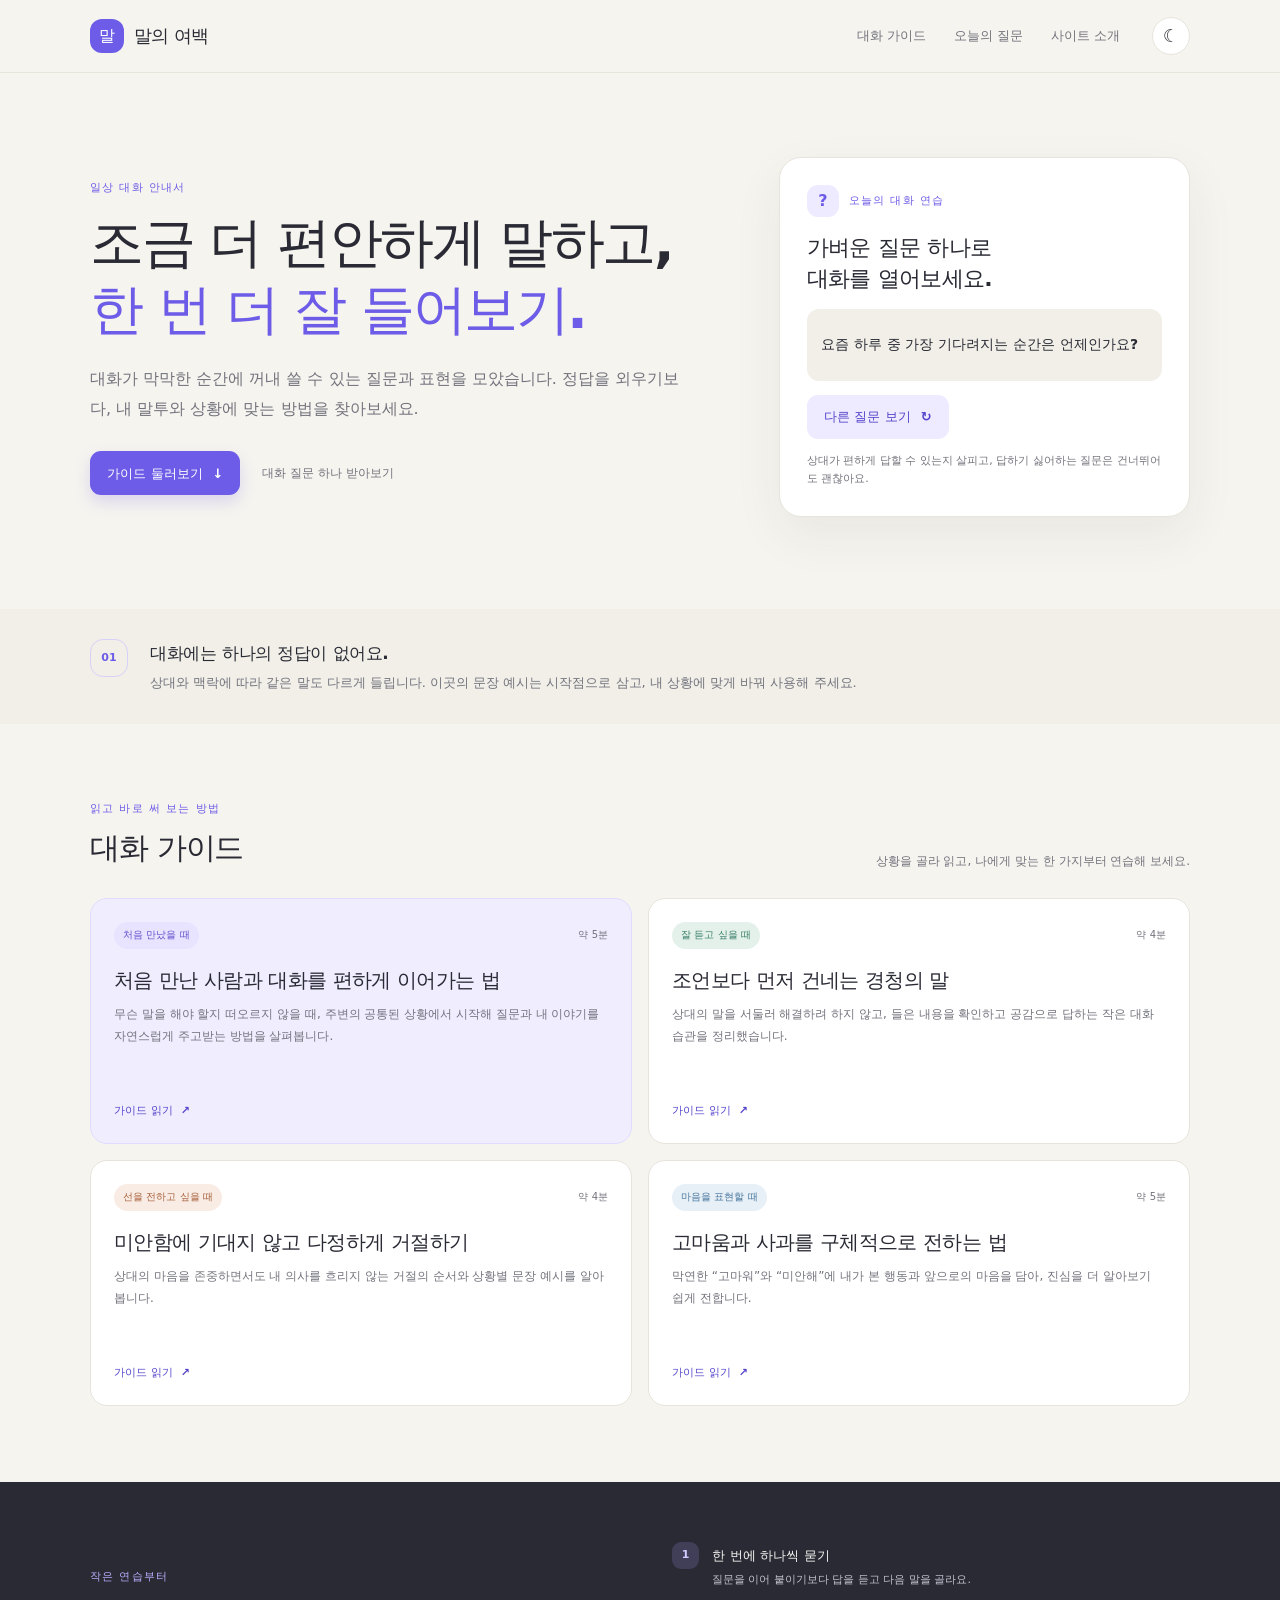
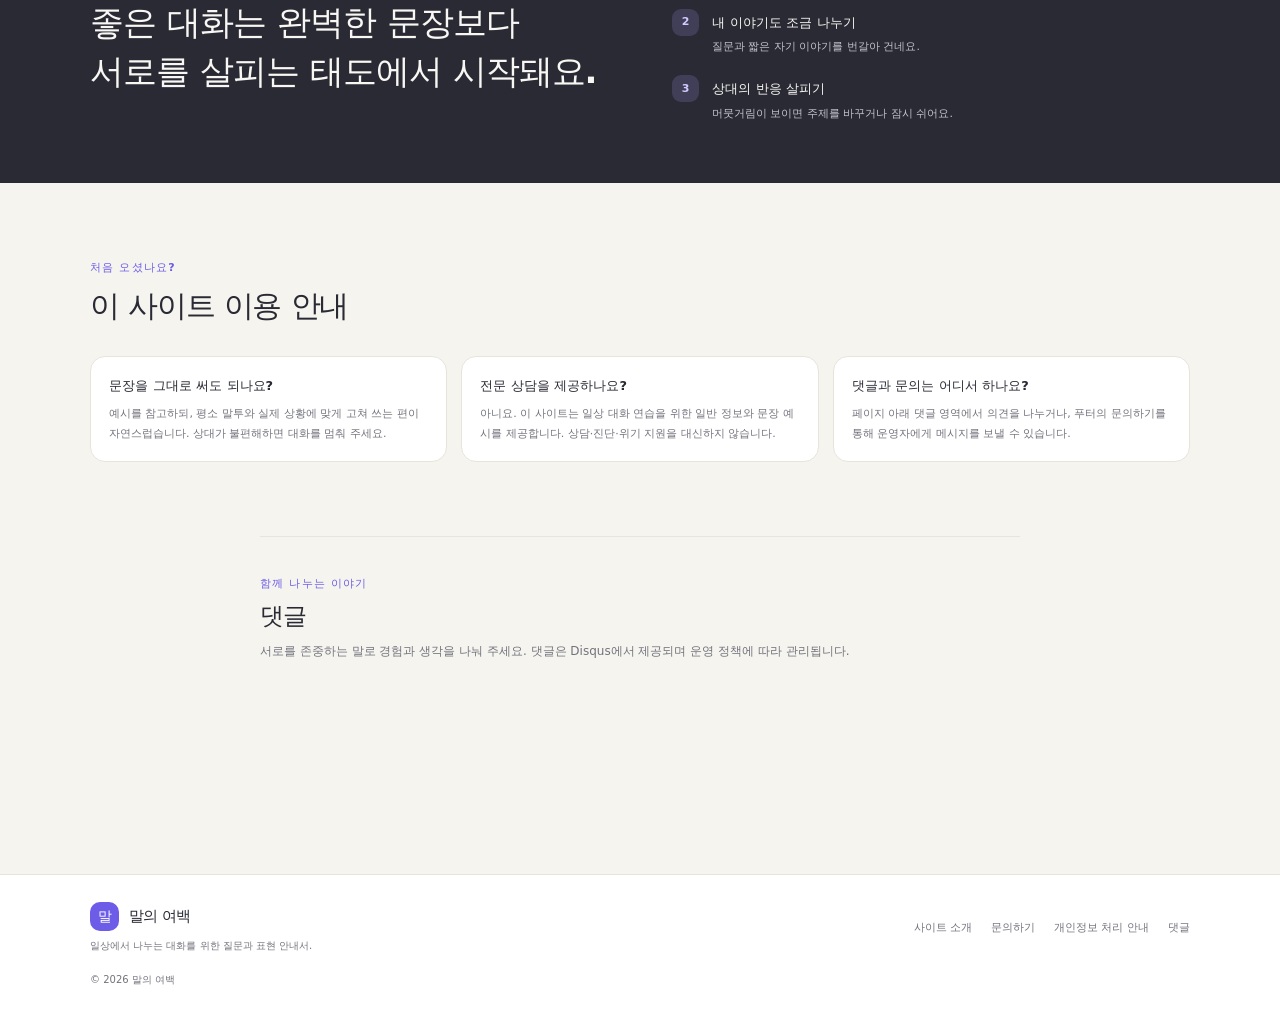
==== commit f137c06b: "Rebuild site with original conversation guides" ====
--- a/index.html
+++ b/index.html
@@ -3,91 +3,121 @@
 <head>
   <meta charset="utf-8">
   <meta name="viewport" content="width=device-width, initial-scale=1">
-  <meta name="theme-color" content="#f5f4ff">
+  <meta name="theme-color" content="#f6f4ef">
   <meta name="google-adsense-account" content="ca-pub-2772480627797424">
-  <script async src="https://pagead2.googlesyndication.com/pagead/js/adsbygoogle.js?client=ca-pub-2772480627797424"
-    crossorigin="anonymous"></script>
-  <title>두런두런 — 랜덤 채팅</title>
+  <meta name="description" content="처음 만난 사람과의 대화, 경청, 감사와 거절의 표현을 일상에서 써 볼 수 있는 예시와 함께 안내합니다.">
+  <link rel="canonical" href="https://product-builder-lecture-69r.pages.dev/">
+  <title>말의 여백 — 더 편안하게 말하고, 깊게 듣는 연습</title>
   <link rel="stylesheet" href="style.css">
+  <script async src="https://pagead2.googlesyndication.com/pagead/js/adsbygoogle.js?client=ca-pub-2772480627797424" crossorigin="anonymous"></script>
+  <script src="main.js" defer></script>
 </head>
 <body>
-  <div class="app-shell">
-    <header class="topbar">
-      <a class="brand" href="#" aria-label="두런두런 홈"><span class="brand-mark">두</span><span>두런두런</span></a>
-      <div class="online"><i></i><span id="online-count">오늘도 누군가 기다리고 있어요</span></div>
-      <div class="header-actions"><button class="icon-button theme-toggle" id="theme-toggle" type="button" aria-label="다크 모드로 전환" title="다크 모드로 전환"><span aria-hidden="true">☾</span></button><button class="icon-button" id="help-button" aria-label="안내 보기">?</button></div>
-    </header>
+  <a class="skip-link" href="#main">본문으로 건너뛰기</a>
+  <header class="site-header">
+    <div class="site-wrap header-inner">
+      <a class="brand" href="index.html" aria-label="말의 여백 홈"><span class="brand-mark">말</span><span>말의 여백</span></a>
+      <nav class="site-nav" aria-label="주요 메뉴">
+        <a href="#guides">대화 가이드</a>
+        <a href="#question-tool">오늘의 질문</a>
+        <a href="about.html">사이트 소개</a>
+      </nav>
+      <button class="theme-toggle" id="theme-toggle" type="button" aria-label="다크 모드로 전환" title="다크 모드로 전환">☾</button>
+    </div>
+  </header>
+  <main id="main">
+    <section class="hero site-wrap">
+      <div class="hero-copy">
+        <p class="eyebrow">일상 대화 안내서</p>
+        <h1>조금 더 편안하게 말하고,<br><em>한 번 더 잘 들어보기.</em></h1>
+        <p class="hero-lede">대화가 막막한 순간에 꺼내 쓸 수 있는 질문과 표현을 모았습니다. 정답을 외우기보다, 내 말투와 상황에 맞는 방법을 찾아보세요.</p>
+        <div class="hero-actions">
+          <a class="button button-primary" href="#guides">가이드 둘러보기 <span aria-hidden="true">↓</span></a>
+          <a class="text-link" href="#question-tool">대화 질문 하나 받아보기</a>
+        </div>
+      </div>
+      <aside class="question-card" id="question-tool" aria-labelledby="question-heading">
+        <div class="question-card-top"><span class="question-icon" aria-hidden="true">?</span><span class="eyebrow">오늘의 대화 연습</span></div>
+        <h2 id="question-heading">가벼운 질문 하나로<br>대화를 열어보세요.</h2>
+        <p class="question-prompt" id="question-prompt" aria-live="polite">요즘 하루 중 가장 기다려지는 순간은 언제인가요?</p>
+        <button class="button button-soft" id="new-question" type="button">다른 질문 보기 <span aria-hidden="true">↻</span></button>
+        <p class="question-note">상대가 편하게 답할 수 있는지 살피고, 답하기 싫어하는 질문은 건너뛰어도 괜찮아요.</p>
+      </aside>
+    </section>
 
-    <main class="layout">
-      <section class="intro">
-        <div class="eyebrow"><span class="sparkle">✦</span> 낯선 사람과 가볍게 나누는 대화</div>
-        <h1>오늘, 누구와<br><em>두런두런</em> 이야기할까요?</h1>
-        <p>관심사가 비슷한 새로운 친구를 만나보세요.<br>부담 없이 인사부터 시작해도 괜찮아요.</p>
-        <div class="safe-note"><span>♡</span> 서로를 존중하는 대화를 부탁드려요</div>
-        <a class="comments-jump" href="#comments">댓글로 이야기 나누기 <span aria-hidden="true">↓</span></a>
-      </section>
+    <section class="intro-strip">
+      <div class="site-wrap intro-strip-inner">
+        <span class="section-mark" aria-hidden="true">01</span>
+        <div><h2>대화에는 하나의 정답이 없어요.</h2><p>상대와 맥락에 따라 같은 말도 다르게 들립니다. 이곳의 문장 예시는 시작점으로 삼고, 내 상황에 맞게 바꿔 사용해 주세요.</p></div>
+      </div>
+    </section>
 
-      <section class="chat-card" aria-label="랜덤 채팅">
-        <div class="chat-head">
-          <div class="partner">
-            <div class="avatar" id="avatar">☁️</div>
-            <div><strong id="partner-name">새로운 인연</strong><small id="partner-status">아직 연결되지 않았어요</small></div>
-          </div>
-          <button class="more-button" id="report-button" aria-label="신고 또는 차단" title="신고 / 차단">•••</button>
-        </div>
-        <div class="topic-strip"><span>오늘의 대화 주제</span><strong id="topic">첫 인상은 어떤 편인가요?</strong><button id="topic-button" aria-label="주제 바꾸기">↻</button></div>
-        <div class="messages" id="messages" aria-live="polite" aria-label="대화 내용">
-          <div class="welcome"><div class="welcome-icon">✉️</div><strong>새로운 대화를 시작해볼까요?</strong><span>아래 버튼을 눌러 랜덤 상대를 찾아보세요.</span></div>
-        </div>
-        <div class="typing" id="typing" hidden><span></span><span></span><span></span><small>상대가 입력 중이에요</small></div>
-        <form class="composer" id="message-form">
-          <input id="message-input" type="text" maxlength="300" placeholder="메시지를 입력하세요" autocomplete="off" disabled aria-label="메시지 입력">
-          <span class="char-count" id="char-count">0/300</span>
-          <button class="send-button" id="send-button" type="submit" disabled aria-label="메시지 보내기">↑</button>
-        </form>
-        <div class="chat-actions">
-          <button class="leave-button" id="leave-button" hidden>대화 나가기</button>
-          <button class="start-button" id="start-button"><span>✦</span> 랜덤 채팅 시작하기 <span class="arrow">→</span></button>
-        </div>
-        <div class="demo-caption" id="demo-caption">미리보기 데모 · 실제 사용자와 연결되지는 않아요</div>
-      </section>
+    <section class="section site-wrap" id="guides">
+      <div class="section-heading">
+        <div><p class="eyebrow">읽고 바로 써 보는 방법</p><h2>대화 가이드</h2></div>
+        <p>상황을 골라 읽고, 나에게 맞는 한 가지부터 연습해 보세요.</p>
+      </div>
+      <div class="guide-grid">
+        <article class="guide-card guide-card-feature">
+          <div class="card-meta"><span class="tag">처음 만났을 때</span><span>약 5분</span></div>
+          <h3><a href="first-conversation.html">처음 만난 사람과 대화를 편하게 이어가는 법</a></h3>
+          <p>무슨 말을 해야 할지 떠오르지 않을 때, 주변의 공통된 상황에서 시작해 질문과 내 이야기를 자연스럽게 주고받는 방법을 살펴봅니다.</p>
+          <a class="card-link" href="first-conversation.html">가이드 읽기 <span aria-hidden="true">↗</span></a>
+        </article>
+        <article class="guide-card">
+          <div class="card-meta"><span class="tag tag-green">잘 듣고 싶을 때</span><span>약 4분</span></div>
+          <h3><a href="active-listening.html">조언보다 먼저 건네는 경청의 말</a></h3>
+          <p>상대의 말을 서둘러 해결하려 하지 않고, 들은 내용을 확인하고 공감으로 답하는 작은 대화 습관을 정리했습니다.</p>
+          <a class="card-link" href="active-listening.html">가이드 읽기 <span aria-hidden="true">↗</span></a>
+        </article>
+        <article class="guide-card">
+          <div class="card-meta"><span class="tag tag-peach">선을 전하고 싶을 때</span><span>약 4분</span></div>
+          <h3><a href="kind-boundaries.html">미안함에 기대지 않고 다정하게 거절하기</a></h3>
+          <p>상대의 마음을 존중하면서도 내 의사를 흐리지 않는 거절의 순서와 상황별 문장 예시를 알아봅니다.</p>
+          <a class="card-link" href="kind-boundaries.html">가이드 읽기 <span aria-hidden="true">↗</span></a>
+        </article>
+        <article class="guide-card">
+          <div class="card-meta"><span class="tag tag-blue">마음을 표현할 때</span><span>약 5분</span></div>
+          <h3><a href="thoughtful-messages.html">고마움과 사과를 구체적으로 전하는 법</a></h3>
+          <p>막연한 “고마워”와 “미안해”에 내가 본 행동과 앞으로의 마음을 담아, 진심을 더 알아보기 쉽게 전합니다.</p>
+          <a class="card-link" href="thoughtful-messages.html">가이드 읽기 <span aria-hidden="true">↗</span></a>
+        </article>
+      </div>
+    </section>
 
-      <aside class="side-note">
-        <div class="tip-icon">💬</div><div><strong>대화가 어색할 땐</strong><p>오늘의 대화 주제로<br>자연스럽게 시작해보세요.</p></div>
-      </aside>
-    </main>
-    <section class="comments-section" id="comments" aria-labelledby="comments-title">
-      <div class="comments-heading">
-        <span class="comments-eyebrow">COMMUNITY</span>
-        <h2 id="comments-title">댓글</h2>
-        <p>이야기와 의견을 편하게 나눠보세요.</p>
+    <section class="practice-band" id="practice">
+      <div class="site-wrap practice-inner">
+        <div><p class="eyebrow">작은 연습부터</p><h2>좋은 대화는 완벽한 문장보다<br>서로를 살피는 태도에서 시작돼요.</h2></div>
+        <ol class="practice-steps">
+          <li><span>1</span><div><strong>한 번에 하나씩 묻기</strong><p>질문을 이어 붙이기보다 답을 듣고 다음 말을 골라요.</p></div></li>
+          <li><span>2</span><div><strong>내 이야기도 조금 나누기</strong><p>질문과 짧은 자기 이야기를 번갈아 건네요.</p></div></li>
+          <li><span>3</span><div><strong>상대의 반응 살피기</strong><p>머뭇거림이 보이면 주제를 바꾸거나 잠시 쉬어요.</p></div></li>
+        </ol>
       </div>
-      <div id="disqus_thread" aria-label="댓글"></div>
+    </section>
+
+    <section class="section site-wrap faq-section">
+      <div class="section-heading"><div><p class="eyebrow">처음 오셨나요?</p><h2>이 사이트 이용 안내</h2></div></div>
+      <div class="faq-grid">
+        <article><h3>문장을 그대로 써도 되나요?</h3><p>예시를 참고하되, 평소 말투와 실제 상황에 맞게 고쳐 쓰는 편이 자연스럽습니다. 상대가 불편해하면 대화를 멈춰 주세요.</p></article>
+        <article><h3>전문 상담을 제공하나요?</h3><p>아니요. 이 사이트는 일상 대화 연습을 위한 일반 정보와 문장 예시를 제공합니다. 상담·진단·위기 지원을 대신하지 않습니다.</p></article>
+        <article><h3>댓글과 문의는 어디서 하나요?</h3><p>페이지 아래 댓글 영역에서 의견을 나누거나, 푸터의 문의하기를 통해 운영자에게 메시지를 보낼 수 있습니다.</p></article>
+      </div>
+    </section>
+
+    <section class="comments-section site-wrap" id="comments" aria-labelledby="comments-title">
+      <div class="comments-heading"><p class="eyebrow">함께 나누는 이야기</p><h2 id="comments-title">댓글</h2><p>서로를 존중하는 말로 경험과 생각을 나눠 주세요. 댓글은 Disqus에서 제공되며 운영 정책에 따라 관리됩니다.</p></div>
+      <div id="disqus_thread"></div>
       <noscript>댓글을 보려면 JavaScript를 활성화해 주세요. <a href="https://disqus.com/?ref_noscript">Disqus 댓글</a></noscript>
-    </section>
-    <footer><span>© 2026 두런두런</span><span><button id="partnership-button" type="button">제휴 문의</button><b>·</b><button id="safety-button">안전한 대화 안내</button><b>·</b><button id="privacy-button">개인정보 안내</button></span></footer>
-  </div>
-  <div class="toast" id="toast" role="status" aria-live="polite"></div>
-  <dialog id="info-dialog"><button class="dialog-close" aria-label="닫기">×</button><div class="dialog-icon">🫶</div><h2 id="dialog-title">안전한 대화 안내</h2><p id="dialog-copy">개인정보나 연락처, 금융 정보를 공유하지 마세요. 불편한 대화는 언제든지 나가거나 신고할 수 있어요. 서로 존중하는 대화를 함께 만들어가요.</p><button class="dialog-ok">알겠어요</button></dialog>
-  <dialog id="partnership-dialog" aria-labelledby="partnership-title">
-    <button class="dialog-close partnership-close" type="button" aria-label="닫기">×</button>
-    <div class="dialog-icon">🤝</div>
-    <h2 id="partnership-title">제휴 문의</h2>
-    <p class="partnership-intro">두런두런과의 제휴를 제안해 주세요. 남겨주신 내용은 제휴 검토를 위해 전달됩니다.</p>
-    <form class="partnership-form" action="https://formspree.io/f/mzeeezrb" method="POST" target="_blank">
-      <input type="hidden" name="_subject" value="[두런두런] 새로운 제휴 문의">
-      <label for="partner-name">이름</label>
-      <input id="partner-name" name="name" type="text" autocomplete="name" maxlength="80" placeholder="홍길동" required>
-      <label for="partner-email">이메일</label>
-      <input id="partner-email" name="email" type="email" autocomplete="email" maxlength="254" placeholder="name@example.com" required>
-      <label for="partner-company">회사 또는 서비스명 <span>(선택)</span></label>
-      <input id="partner-company" name="company" type="text" autocomplete="organization" maxlength="120" placeholder="회사/서비스 이름">
-      <label for="partner-message">제휴 내용</label>
-      <textarea id="partner-message" name="message" rows="4" maxlength="3000" placeholder="제휴 제안 내용을 적어주세요." required></textarea>
-      <button class="partnership-submit" type="submit">문의 보내기 <span aria-hidden="true">→</span></button>
-    </form>
-    <p class="partnership-privacy">입력한 정보는 제휴 문의 확인과 회신에 사용됩니다.</p>
-  </dialog>
+    </section>
+  </main>
+  <footer class="site-footer">
+    <div class="site-wrap footer-inner">
+      <div><a class="brand footer-brand" href="index.html"><span class="brand-mark">말</span><span>말의 여백</span></a><p>일상에서 나누는 대화를 위한 질문과 표현 안내서.</p></div>
+      <nav class="footer-nav" aria-label="사이트 정보"><a href="about.html">사이트 소개</a><a href="contact.html">문의하기</a><a href="privacy.html">개인정보 처리 안내</a><a href="#comments">댓글</a></nav>
+      <small>© 2026 말의 여백</small>
+    </div>
+  </footer>
   <script>
     var disqus_config = function () {
       this.page.url = 'https://product-builder-lecture-69r.pages.dev/';
@@ -99,7 +129,6 @@
       s.setAttribute('data-timestamp', +new Date());
       (d.head || d.body).appendChild(s);
     })();
-  </script>
-  <script src="main.js"></script>
+  </script>
 </body>
 </html>
--- a/style.css
+++ b/style.css
@@ -1,61 +1,145 @@
-@import url('https://fonts.googleapis.com/css2?family=DM+Sans:wght@400;500;600;700;800&family=Noto+Sans+KR:wght@400;500;600;700;800&display=swap');
-:root{font-family:'DM Sans','Noto Sans KR',sans-serif;color:#25243a;background:#f6f5fb;font-synthesis:none;text-rendering:optimizeLegibility}*{box-sizing:border-box}body{margin:0;min-width:320px;min-height:100vh;background:radial-gradient(ellipse at 15% 8%,#ebe8ff 0,transparent 30%),radial-gradient(ellipse at 90% 82%,#e8f4f6 0,transparent 28%),#f8f7fc}.app-shell{max-width:1200px;margin:auto;padding:0 48px}.topbar{height:88px;display:flex;align-items:center;justify-content:space-between;border-bottom:1px solid #e9e7f1}.brand{display:flex;gap:10px;align-items:center;color:#29283d;text-decoration:none;font-weight:800;font-size:20px;letter-spacing:-.8px}.brand-mark{display:grid;place-items:center;width:34px;height:34px;border-radius:12px;background:#7268e8;color:white;font-weight:800;box-shadow:0 5px 12px #766be53d}.online{font-size:12px;color:#77768b;display:flex;align-items:center;gap:9px}.online i{width:8px;height:8px;border-radius:50%;background:#5bc496;box-shadow:0 0 0 4px #5bc49620}.icon-button,.more-button{border:0;background:#fff;color:#79778c;border-radius:50%;width:34px;height:34px;cursor:pointer;font-size:16px;box-shadow:0 2px 8px #3328580b}.layout{display:grid;grid-template-columns:1fr 480px;column-gap:75px;align-items:center;min-height:calc(100vh - 142px);padding:48px 0}.intro{padding-left:16px}.eyebrow{font-size:13px;font-weight:600;color:#746ce0;letter-spacing:-.2px;margin-bottom:22px}.sparkle{font-size:18px;margin-right:6px}h1{font-size:43px;line-height:1.36;letter-spacing:-2px;margin:0 0 17px;font-weight:800}h1 em{font-style:normal;color:#746ce0}.intro>p{color:#858397;font-size:15px;line-height:1.9;margin:0}.safe-note{display:inline-flex;align-items:center;gap:8px;margin-top:30px;background:#fff;padding:11px 14px;border:1px solid #efedf6;border-radius:10px;color:#818095;font-size:12px}.safe-note span{color:#9a90ed;font-size:17px}.chat-card{background:#fff;border:1px solid #efedf4;border-radius:22px;padding:20px;box-shadow:0 20px 55px #30255c0c;min-height:570px;display:flex;flex-direction:column}.chat-head{display:flex;align-items:center;justify-content:space-between;padding:0 2px 16px}.partner{display:flex;align-items:center;gap:11px}.avatar{display:grid;place-items:center;width:42px;height:42px;border-radius:15px;background:#f0eeff;font-size:21px}.partner strong,.partner small{display:block}.partner strong{font-size:14px}.partner small{font-size:11px;color:#aaa8b9;margin-top:4px}.more-button{box-shadow:none;background:#f7f6fa;letter-spacing:2px;font-weight:700}.topic-strip{border-radius:12px;background:#f7f6ff;padding:11px 13px;display:flex;align-items:center;gap:9px}.topic-strip>span{font-size:10px;color:#88869d;white-space:nowrap}.topic-strip strong{font-size:11px;color:#6159bb;font-weight:600;flex:1}.topic-strip button{background:transparent;border:0;color:#8178d6;font-size:16px;cursor:pointer}.messages{flex:1;min-height:300px;max-height:360px;overflow:auto;padding:18px 2px 8px;display:flex;flex-direction:column;gap:11px}.welcome{margin:auto;display:flex;flex-direction:column;align-items:center;text-align:center;color:#9694a8;gap:8px}.welcome-icon{display:grid;place-items:center;width:50px;height:50px;background:#f7f6ff;border-radius:18px;font-size:23px;margin-bottom:5px}.welcome strong{font-size:13px;color:#66647a}.welcome span{font-size:11px}.bubble-row{display:flex;align-items:flex-end;gap:7px;max-width:84%}.bubble-row.mine{margin-left:auto;flex-direction:row-reverse}.bubble-avatar{width:25px;height:25px;border-radius:9px;display:grid;place-items:center;background:#f1efff;font-size:14px;flex:none}.bubble{font-size:12px;line-height:1.6;padding:10px 12px;border-radius:14px 14px 14px 4px;background:#f4f3f8;color:#4f4d60;overflow-wrap:anywhere}.mine .bubble{background:#746be5;color:white;border-radius:14px 14px 4px 14px}.message-time{font-size:9px;color:#aaa8b9;white-space:nowrap}.typing{height:25px;align-items:center;gap:3px;padding-left:34px}.typing:not([hidden]){display:flex}.typing span{width:5px;height:5px;border-radius:50%;background:#9690df;animation:bounce .9s infinite alternate}.typing span:nth-child(2){animation-delay:.2s}.typing span:nth-child(3){animation-delay:.4s}.typing small{font-size:10px;color:#aaa8b9;margin-left:5px}@keyframes bounce{to{transform:translateY(-4px);opacity:.4}}.composer{height:48px;border:1px solid #eeecf3;border-radius:13px;display:flex;align-items:center;padding:0 7px 0 14px}.composer:focus-within{border-color:#a7a0f2;box-shadow:0 0 0 3px #766ce511}.composer input{flex:1;min-width:0;border:0;outline:0;font:inherit;font-size:12px;color:#343248;background:transparent}.composer input::placeholder{color:#b3b1bf}.char-count{font-size:9px;color:#b5b2c0;padding:0 9px}.send-button{width:33px;height:33px;border:0;border-radius:10px;background:#746be5;color:#fff;font-size:19px;cursor:pointer}.send-button:disabled{background:#e9e7f0;color:#b5b2c0;cursor:default}.chat-actions{display:flex;gap:8px;margin-top:10px}.start-button,.leave-button{height:46px;border:0;border-radius:12px;font:inherit;font-weight:700;cursor:pointer}.start-button{flex:1;background:#746be5;color:white;font-size:13px;box-shadow:0 6px 14px #746be538}.start-button:hover{background:#655bd8}.start-button span:first-child{margin-right:7px;color:#ddd9ff}.start-button .arrow{margin-left:10px;font-size:17px}.leave-button{padding:0 15px;background:#f4f3f8;color:#66647a;font-size:12px}.demo-caption{text-align:center;color:#aaa8b8;font-size:10px;margin-top:12px}.side-note{grid-column:2;display:flex;gap:12px;margin:16px 4px 0;color:#77758a}.tip-icon{width:34px;height:34px;border-radius:11px;background:#fff;display:grid;place-items:center}.side-note strong{font-size:11px;color:#5b596e}.side-note p{font-size:10px;line-height:1.6;margin:4px 0 0;color:#9391a2}footer{height:54px;display:flex;align-items:center;justify-content:space-between;border-top:1px solid #e9e7f1;font-size:10px;color:#aaa8b8}footer span:last-child{display:flex;gap:9px;align-items:center}footer button{border:0;background:none;color:#88869a;font:inherit;cursor:pointer;padding:3px}footer button:hover{color:#746be5}.toast{position:fixed;bottom:26px;left:50%;transform:translate(-50%,12px);padding:11px 16px;border-radius:12px;background:#302e44;color:white;font-size:12px;opacity:0;pointer-events:none;transition:.2s;box-shadow:0 8px 25px #302e4433}.toast.show{opacity:1;transform:translate(-50%,0)}dialog{border:0;border-radius:20px;width:min(390px,calc(100% - 36px));padding:30px;text-align:center;box-shadow:0 20px 70px #24203d30;color:#333149}dialog::backdrop{background:#201c3855;backdrop-filter:blur(3px)}.dialog-close{position:absolute;right:15px;top:12px;border:0;background:none;color:#9693a8;font-size:24px;cursor:pointer}.dialog-icon{font-size:30px}dialog h2{font-size:18px;margin:12px 0 8px}dialog p{font-size:12px;line-height:1.8;color:#818094;margin:0 0 20px}.dialog-ok{border:0;border-radius:10px;padding:11px 24px;background:#746be5;color:white;font:inherit;font-weight:600;cursor:pointer}
-@media(max-width:850px){.app-shell{padding:0 24px}.layout{grid-template-columns:1fr 440px;gap:25px}.intro{padding-left:0}h1{font-size:34px}}@media(max-width:700px){.app-shell{padding:0 18px}.topbar{height:68px}.online{font-size:0}.online i{width:9px;height:9px}.layout{display:flex;flex-direction:column;align-items:stretch;padding:34px 0 25px;gap:25px;min-height:unset}.intro{padding:0 3px}.eyebrow{font-size:11px;margin-bottom:12px}h1{font-size:31px;line-height:1.3;margin-bottom:10px}.intro>p{font-size:12px}.safe-note{margin-top:15px;font-size:10px;padding:8px 10px}.chat-card{min-height:560px;padding:15px;border-radius:18px}.messages{min-height:300px}.side-note{margin:0 3px 5px}footer{height:52px}}
-
-.header-actions{display:flex;align-items:center;gap:9px}.theme-toggle{font-size:19px;display:grid;place-items:center}
-html{color-scheme:light;transition:color-scheme .2s}
-html[data-theme="dark"]{color-scheme:dark}
-html[data-theme="dark"] body{background:radial-gradient(ellipse at 15% 8%,#29253d 0,transparent 32%),radial-gradient(ellipse at 90% 82%,#1c3036 0,transparent 30%),#171620;color:#eeedf7}
-html[data-theme="dark"] .topbar,html[data-theme="dark"] footer{border-color:#302e3d}
-html[data-theme="dark"] .brand,html[data-theme="dark"] h1,html[data-theme="dark"] .partner strong,html[data-theme="dark"] .side-note strong{color:#eeedf7}
-html[data-theme="dark"] .online,html[data-theme="dark"] .intro>p,html[data-theme="dark"] .safe-note,html[data-theme="dark"] .side-note,html[data-theme="dark"] footer{color:#aaa8bb}
-html[data-theme="dark"] .chat-card,html[data-theme="dark"] .safe-note,html[data-theme="dark"] .tip-icon,html[data-theme="dark"] .icon-button{background:#211f2c;border-color:#343142;color:#c3c0d1}
-html[data-theme="dark"] .chat-card{box-shadow:0 20px 55px #0003}
-html[data-theme="dark"] .avatar,html[data-theme="dark"] .topic-strip,html[data-theme="dark"] .welcome-icon{background:#2b283b}
-html[data-theme="dark"] .topic-strip>span,html[data-theme="dark"] .partner small,html[data-theme="dark"] .welcome span,html[data-theme="dark"] .demo-caption,html[data-theme="dark"] .message-time{color:#aaa8bb}
-html[data-theme="dark"] .welcome strong,html[data-theme="dark"] .bubble{color:#dfddeb}
-html[data-theme="dark"] .bubble{background:#343141}
-html[data-theme="dark"] .mine .bubble{background:#746be5;color:#fff}
-html[data-theme="dark"] .composer{border-color:#393747}
-html[data-theme="dark"] .composer:focus-within{border-color:#8c83ef}
-html[data-theme="dark"] .composer input{color:#f0eff8}
-html[data-theme="dark"] .composer input::placeholder,html[data-theme="dark"] .char-count{color:#88869a}
-html[data-theme="dark"] .more-button,html[data-theme="dark"] .leave-button{background:#302e3d;color:#d1cedd}
-html[data-theme="dark"] footer button{color:#b0adc0}
-html[data-theme="dark"] dialog{background:#242230;color:#eeedf7}
-html[data-theme="dark"] dialog p{color:#b7b4c7}
-html[data-theme="dark"] .dialog-close{color:#b7b4c7}
-#partnership-dialog{width:min(520px,calc(100% - 32px));max-height:min(90vh,820px);overflow:auto;text-align:left;padding:30px}
-#partnership-dialog .dialog-icon,#partnership-dialog h2{text-align:center}
-#partnership-dialog .partnership-intro{text-align:center;margin-bottom:18px}
-.partnership-form{display:flex;flex-direction:column;gap:8px}
-.partnership-form label{font-size:12px;font-weight:700;color:#5b596e;margin-top:5px}
-.partnership-form label span{font-weight:400;color:#aaa8b8}
-.partnership-form input,.partnership-form textarea{width:100%;border:1px solid #e8e6ef;border-radius:10px;padding:11px 12px;background:#fbfaff;color:#343248;font:inherit;font-size:13px;outline:none}
-.partnership-form input:focus,.partnership-form textarea:focus{border-color:#948bea;box-shadow:0 0 0 3px #766ce511}
-.partnership-form textarea{resize:vertical;min-height:110px;line-height:1.6}
-.partnership-form input::placeholder,.partnership-form textarea::placeholder{color:#aaa8b8}
-.partnership-submit{display:flex;align-items:center;justify-content:center;gap:10px;margin-top:9px;min-height:44px;border:0;border-radius:11px;background:#746be5;color:#fff;font:inherit;font-size:13px;font-weight:700;cursor:pointer}
-.partnership-submit:hover{background:#655bd8}
-#partnership-dialog .partnership-privacy{text-align:center;font-size:10px;margin:12px 0 0;color:#aaa8b8}
-html[data-theme="dark"] .partnership-form label{color:#d1cedd}
-html[data-theme="dark"] .partnership-form input,html[data-theme="dark"] .partnership-form textarea{border-color:#393747;background:#1b1925;color:#f0eff8}
-html[data-theme="dark"] .partnership-form input::placeholder,html[data-theme="dark"] .partnership-form textarea::placeholder{color:#88869a}
-@media(max-width:700px){#partnership-dialog{padding:25px 20px}}
-.comments-section{width:min(760px,100%);margin:0 auto 42px;padding:32px 0;border-top:1px solid #e9e7f1}
-.comments-heading{margin-bottom:22px}
-.comments-eyebrow{font-size:10px;font-weight:700;letter-spacing:1.3px;color:#8178d6}
-.comments-heading h2{font-size:23px;letter-spacing:-.6px;margin:6px 0}
-.comments-heading p{font-size:12px;color:#858397;margin:0}
-#disqus_thread{min-height:180px}
-.comments-section noscript{font-size:12px;color:#858397}
-.comments-section noscript a{color:#746be5}
-html[data-theme="dark"] .comments-section{border-color:#302e3d}
-html[data-theme="dark"] .comments-heading p,html[data-theme="dark"] .comments-section noscript{color:#aaa8bb}
-@media(max-width:700px){.comments-section{margin-bottom:28px;padding:26px 2px}.comments-heading h2{font-size:21px}}
-.comments-jump{display:inline-flex;align-items:center;gap:7px;margin:16px 0 0 8px;color:#746be5;font-size:12px;font-weight:700;text-decoration:none}
-.comments-jump span{font-size:15px;transition:transform .18s}
-.comments-jump:hover{text-decoration:underline}
-.comments-jump:hover span{transform:translateY(2px)}
-html[data-theme="dark"] .comments-jump{color:#aaa2ff}
-@media(max-width:700px){.comments-jump{margin:13px 0 0 5px;font-size:11px}}+:root{font-family:system-ui,-apple-system,"Segoe UI",sans-serif;color:#292a34;background:#f6f4ef;font-synthesis:none;text-rendering:optimizeLegibility;--bg:#f6f4ef;--surface:#fff;--surface-soft:#f1efe8;--text:#292a34;--muted:#73737d;--line:#e7e4dc;--accent:#6c5ce7;--accent-dark:#5344cb;--green:#377d69;--peach:#a8603c;--blue:#46749b;--shadow:0 18px 50px #292a3410;color-scheme:light}
+*{box-sizing:border-box}
+html{scroll-behavior:smooth;scroll-padding-top:88px}
+body{margin:0;min-width:320px;background:var(--bg);color:var(--text);line-height:1.65}
+a{color:inherit}
+button,input,textarea,select{font:inherit}
+button{color:inherit}
+.site-wrap{width:min(1100px,calc(100% - 48px));margin-inline:auto}
+.skip-link{position:absolute;left:12px;top:-60px;z-index:100;background:var(--text);color:var(--bg);padding:10px 14px;border-radius:8px}
+.skip-link:focus{top:12px}
+.site-header{position:sticky;top:0;z-index:10;background:color-mix(in srgb,var(--bg) 92%,transparent);backdrop-filter:blur(14px);border-bottom:1px solid var(--line)}
+.header-inner{min-height:72px;display:flex;align-items:center;gap:32px}
+.brand{display:inline-flex;align-items:center;gap:10px;text-decoration:none;font-size:18px;font-weight:800;letter-spacing:-.7px;white-space:nowrap}
+.brand-mark{display:grid;place-items:center;width:34px;height:34px;border-radius:12px;background:var(--accent);color:white;font-size:16px}
+.site-nav{display:flex;align-items:center;gap:28px;margin-left:auto}
+.site-nav a,.footer-nav a{color:var(--muted);font-size:13px;text-decoration:none}
+.site-nav a:hover,.footer-nav a:hover{color:var(--accent)}
+.theme-toggle{width:38px;height:38px;border:1px solid var(--line);border-radius:50%;background:var(--surface);font-size:18px;cursor:pointer}
+.hero{display:grid;grid-template-columns:1.2fr .8fr;gap:72px;align-items:center;padding-block:84px 92px}
+.eyebrow{margin:0 0 12px;color:var(--accent);font-size:11px;font-weight:800;letter-spacing:1.2px}
+.hero h1{margin:0;font-size:clamp(34px,5vw,54px);line-height:1.25;letter-spacing:-2.5px}
+.hero h1 em{font-style:normal;color:var(--accent)}
+.hero-lede{max-width:590px;margin:20px 0 0;color:var(--muted);font-size:16px;line-height:1.9}
+.hero-actions{display:flex;align-items:center;gap:22px;flex-wrap:wrap;margin-top:27px}
+.button{display:inline-flex;align-items:center;justify-content:center;gap:10px;min-height:44px;padding:0 17px;border:0;border-radius:11px;text-decoration:none;font-size:13px;font-weight:750;cursor:pointer}
+.button-primary{background:var(--accent);color:#fff;box-shadow:0 7px 16px #6c5ce733}
+.button-primary:hover{background:var(--accent-dark)}
+.text-link{color:var(--muted);font-size:12px;text-decoration:none}
+.text-link:hover{text-decoration:underline;color:var(--accent)}
+.question-card{padding:27px;border:1px solid var(--line);border-radius:22px;background:var(--surface);box-shadow:var(--shadow)}
+.question-card-top{display:flex;align-items:center;gap:10px}
+.question-card-top .eyebrow{margin:0}
+.question-icon{display:grid;place-items:center;width:32px;height:32px;border-radius:11px;background:#eeeaff;color:var(--accent);font-weight:800}
+.question-card h2{margin:16px 0 14px;font-size:22px;line-height:1.4;letter-spacing:-.7px}
+.question-prompt{min-height:72px;display:flex;align-items:center;margin:0;padding:14px;border-radius:12px;background:var(--surface-soft);font-size:14px;font-weight:650;line-height:1.7}
+.button-soft{margin-top:14px;background:#eeeaff;color:var(--accent-dark)}
+.button-soft:hover{background:#e5e0ff}
+.question-note{margin:13px 0 0;color:var(--muted);font-size:11px;line-height:1.7}
+.intro-strip{background:var(--surface-soft)}
+.intro-strip-inner{display:flex;gap:22px;align-items:flex-start;padding-block:30px}
+.section-mark{display:grid;place-items:center;width:38px;height:38px;flex:none;border:1px solid #d7d1fa;border-radius:13px;color:var(--accent);font-size:11px;font-weight:800}
+.intro-strip h2{margin:0 0 4px;font-size:17px;letter-spacing:-.4px}
+.intro-strip p{max-width:790px;margin:0;color:var(--muted);font-size:13px;line-height:1.8}
+.section{padding-block:76px}
+.section-heading{display:flex;align-items:end;justify-content:space-between;gap:24px;margin-bottom:26px}
+.section-heading .eyebrow{margin-bottom:4px}
+.section-heading h2{margin:0;font-size:30px;letter-spacing:-1.2px}
+.section-heading>p{max-width:380px;margin:0;color:var(--muted);font-size:12px}
+.guide-grid{display:grid;grid-template-columns:repeat(2,minmax(0,1fr));gap:16px}
+.guide-card{min-height:246px;padding:23px;border:1px solid var(--line);border-radius:17px;background:var(--surface);display:flex;flex-direction:column}
+.guide-card-feature{background:#f0edff;border-color:#e1dcff}
+.card-meta{display:flex;justify-content:space-between;align-items:center;color:var(--muted);font-size:10px}
+.tag{display:inline-flex;padding:5px 9px;border-radius:99px;background:#e8e3ff;color:#6251cb;font-weight:750}
+.tag-green{background:#e4f1eb;color:var(--green)}
+.tag-peach{background:#f8ece4;color:var(--peach)}
+.tag-blue{background:#e7f0f7;color:var(--blue)}
+.guide-card h3{max-width:440px;margin:17px 0 8px;font-size:20px;line-height:1.45;letter-spacing:-.65px}
+.guide-card h3 a{text-decoration:none}
+.guide-card h3 a:hover{color:var(--accent)}
+.guide-card>p{margin:0 0 18px;color:var(--muted);font-size:12px;line-height:1.85}
+.card-link{display:inline-flex;gap:8px;align-items:center;margin-top:auto;color:var(--accent-dark);font-size:11px;font-weight:800;text-decoration:none}
+.card-link:hover{text-decoration:underline}
+.practice-band{background:#292a34;color:#f8f7f3}
+.practice-inner{display:grid;grid-template-columns:1fr 1fr;gap:64px;align-items:center;padding-block:60px}
+.practice-band .eyebrow{color:#b9afff}
+.practice-band h2{margin:0;font-size:clamp(24px,3.3vw,34px);line-height:1.45;letter-spacing:-1px}
+.practice-steps{display:grid;gap:19px;margin:0;padding:0;list-style:none}
+.practice-steps li{display:flex;gap:13px;align-items:flex-start}
+.practice-steps li>span{display:grid;place-items:center;width:27px;height:27px;flex:none;border-radius:9px;background:#413e58;color:#d0caff;font-size:11px;font-weight:800}
+.practice-steps strong{font-size:13px}
+.practice-steps p{margin:3px 0 0;color:#c4c2ce;font-size:11px}
+.faq-section{padding-bottom:74px}
+.faq-grid{display:grid;grid-template-columns:repeat(3,1fr);gap:14px}
+.faq-grid article{padding:18px;border:1px solid var(--line);border-radius:15px;background:var(--surface)}
+.faq-grid h3{margin:0 0 7px;font-size:13px}
+.faq-grid p{margin:0;color:var(--muted);font-size:11px;line-height:1.8}
+.comments-section{width:min(760px,calc(100% - 48px));margin:0 auto;padding:38px 0 52px;border-top:1px solid var(--line)}
+.comments-heading{margin-bottom:20px}
+.comments-heading .eyebrow{margin-bottom:4px}
+.comments-heading h2{margin:0 0 5px;font-size:24px;letter-spacing:-.8px}
+.comments-heading>p:last-child{max-width:650px;margin:0;color:var(--muted);font-size:12px}
+#disqus_thread{min-height:140px}
+.comments-section noscript{font-size:12px;color:var(--muted)}
+.comments-section noscript a{color:var(--accent)}
+.site-footer{border-top:1px solid var(--line);background:var(--surface)}
+.footer-inner{display:grid;grid-template-columns:1fr auto;gap:18px 32px;align-items:center;padding-block:27px}
+.footer-brand{font-size:15px}
+.footer-brand .brand-mark{width:29px;height:29px;border-radius:10px;font-size:14px}
+.footer-inner>div>p{margin:7px 0 0;color:var(--muted);font-size:10px}
+.footer-nav{display:flex;gap:19px;flex-wrap:wrap;justify-content:flex-end}
+.footer-nav a{font-size:11px}
+.footer-inner>small{grid-column:1/-1;color:var(--muted);font-size:10px}
+.breadcrumbs{margin:30px 0 22px;color:var(--muted);font-size:11px}
+.breadcrumbs a{color:var(--muted);text-decoration:none}
+.breadcrumbs a:hover{color:var(--accent)}
+.article-shell{width:min(760px,calc(100% - 48px));margin-inline:auto;padding-bottom:72px}
+.article-header{padding:23px 0 24px;border-bottom:1px solid var(--line)}
+.article-header .tag{margin-bottom:13px}
+.article-header h1{margin:0;font-size:clamp(30px,5vw,44px);line-height:1.32;letter-spacing:-1.8px}
+.article-deck{margin:13px 0 0;color:var(--muted);font-size:15px;line-height:1.85}
+.article-meta{margin-top:16px;color:var(--muted);font-size:10px}
+.article-content{padding-top:24px;font-size:15px;line-height:1.95}
+.article-content h2{margin:38px 0 10px;font-size:24px;line-height:1.45;letter-spacing:-.8px}
+.article-content h3{margin:25px 0 7px;font-size:17px;line-height:1.5}
+.article-content p{margin:0 0 17px}
+.article-content ul,.article-content ol{padding-left:22px}
+.article-content li{padding-left:3px;margin:7px 0}
+.article-content a{color:var(--accent-dark)}
+.article-content blockquote{margin:18px 0;padding:15px 18px;border-left:3px solid var(--accent);border-radius:0 12px 12px 0;background:var(--surface-soft);color:var(--text)}
+.example-card,.note-card{margin:20px 0;padding:18px 20px;border:1px solid var(--line);border-radius:14px;background:var(--surface)}
+.example-card>strong,.note-card>strong{display:block;margin-bottom:7px;font-size:12px}
+.example-card p,.note-card p{margin:0;font-size:13px}
+.article-toc{margin:22px 0;padding:18px 20px;border-radius:14px;background:var(--surface-soft)}
+.article-toc strong{font-size:12px}
+.article-toc ol{margin:8px 0 0;padding-left:20px}
+.article-toc a{font-size:12px;text-decoration:none}
+.article-toc a:hover{text-decoration:underline}
+.article-end{margin-top:40px;padding-top:22px;border-top:1px solid var(--line)}
+.article-end a{font-size:12px;font-weight:750}
+.page-intro{padding:64px 0 35px}
+.page-intro h1{margin:0;font-size:clamp(32px,5vw,44px);line-height:1.3;letter-spacing:-1.8px}
+.page-intro>p:last-child{max-width:680px;color:var(--muted);font-size:14px;line-height:1.9}
+.info-grid{display:grid;grid-template-columns:repeat(2,1fr);gap:15px;padding-bottom:68px}
+.info-card{padding:21px;border:1px solid var(--line);border-radius:16px;background:var(--surface)}
+.info-card h2{margin:0 0 8px;font-size:16px}
+.info-card p{margin:0;color:var(--muted);font-size:12px;line-height:1.9}
+.contact-shell{width:min(660px,calc(100% - 48px));margin:0 auto 70px;padding:25px;border:1px solid var(--line);border-radius:18px;background:var(--surface)}
+.contact-form{display:grid;gap:9px}
+.contact-form label{margin-top:7px;font-size:12px;font-weight:750}
+.contact-form input,.contact-form textarea,.contact-form select{width:100%;padding:11px 12px;border:1px solid var(--line);border-radius:10px;background:var(--bg);color:var(--text);font-size:13px}
+.contact-form textarea{min-height:145px;resize:vertical;line-height:1.7}
+.contact-form input:focus,.contact-form textarea:focus,.contact-form select:focus{outline:3px solid #6c5ce733;border-color:var(--accent)}
+.form-note{margin:5px 0;color:var(--muted);font-size:10px}
+.form-submit{justify-self:start;margin-top:7px}
+html[data-theme="dark"]{color-scheme:dark;--bg:#191820;--surface:#22212b;--surface-soft:#292733;--text:#efedf5;--muted:#aaa8b7;--line:#393743;--accent:#a89cff;--accent-dark:#b9afff;--green:#89c4ac;--peach:#e6ae8e;--blue:#9bc1df;--shadow:0 18px 50px #0003}
+html[data-theme="dark"] .guide-card-feature{background:#28253b;border-color:#403b61}
+html[data-theme="dark"] .tag{background:#373149;color:#c9c1ff}
+html[data-theme="dark"] .tag-green{background:#263b34;color:#a6d4bf}
+html[data-theme="dark"] .tag-peach{background:#44332d;color:#edb89a}
+html[data-theme="dark"] .tag-blue{background:#2a3741;color:#aed0e9}
+html[data-theme="dark"] .question-icon,html[data-theme="dark"] .button-soft{background:#373149;color:#c9c1ff}
+html[data-theme="dark"] .practice-band{background:#111117}
+html[data-theme="dark"] .article-content blockquote{background:var(--surface-soft)}
+@media(max-width:800px){.hero{gap:32px;padding-block:62px 70px}.site-nav{gap:16px}.practice-inner{gap:34px}}
+@media(max-width:620px){.site-wrap{width:min(100% - 34px,1100px)}.header-inner{min-height:64px;gap:12px;flex-wrap:wrap;padding-block:10px}.brand{font-size:16px}.brand-mark{width:31px;height:31px}.site-nav{order:3;flex-basis:100%;justify-content:space-between;margin:0;padding:4px 0 2px}.site-nav a{font-size:11px}.theme-toggle{margin-left:auto;width:34px;height:34px}.hero{grid-template-columns:1fr;gap:28px;padding-block:48px 52px}.hero h1{font-size:36px;letter-spacing:-1.7px}.hero-lede{font-size:14px}.question-card{padding:21px}.section{padding-block:54px}.section-heading{display:block}.section-heading h2{font-size:26px}.section-heading>p{margin-top:8px}.guide-grid{grid-template-columns:1fr}.guide-card{min-height:unset}.practice-inner{grid-template-columns:1fr;gap:28px;padding-block:45px}.practice-band h2{font-size:25px}.faq-grid{grid-template-columns:1fr}.comments-section{width:calc(100% - 34px);padding-block:30px 40px}.footer-inner{grid-template-columns:1fr;gap:15px}.footer-nav{justify-content:flex-start;gap:12px 17px}.footer-inner>small{grid-column:auto}.article-shell,.contact-shell{width:calc(100% - 34px)}.article-content{font-size:14px}.article-content h2{font-size:21px}.article-header h1{font-size:32px}.page-intro{padding:45px 0 25px}.info-grid{grid-template-columns:1fr;padding-bottom:50px}}
